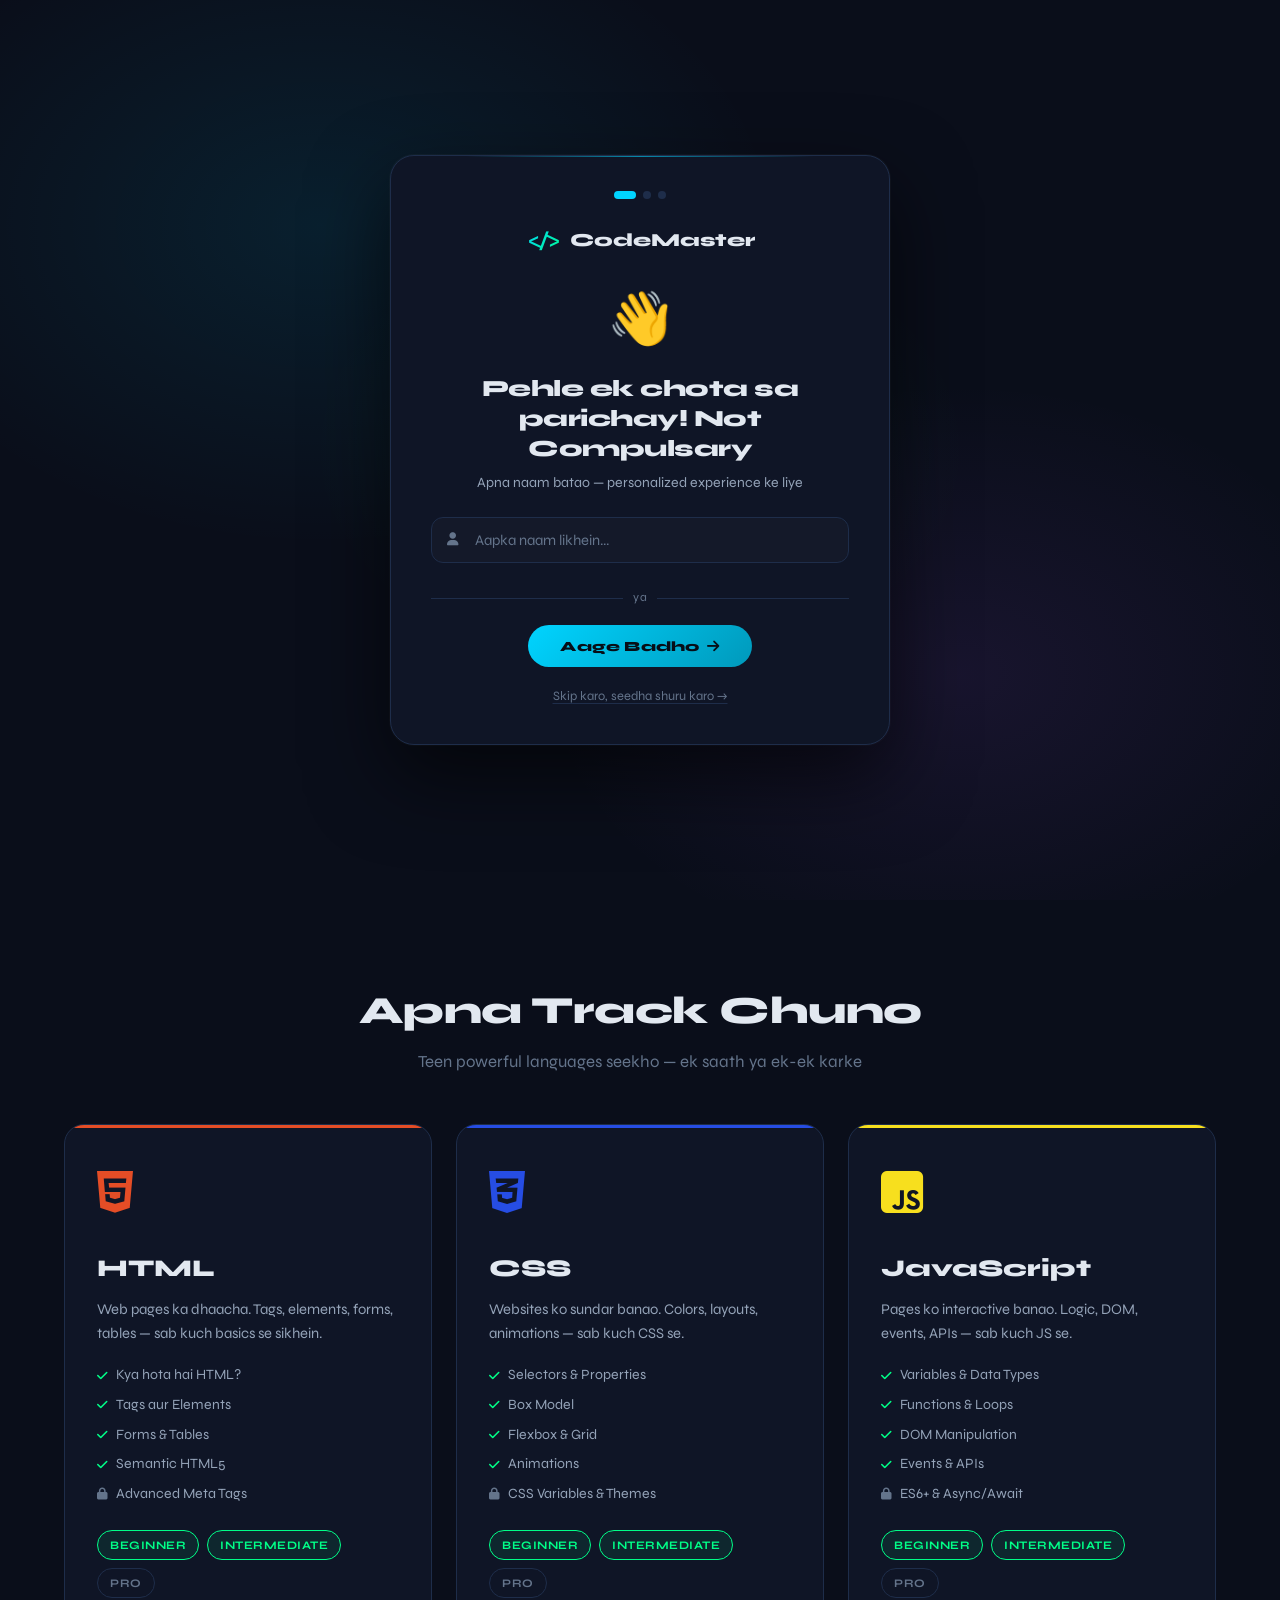
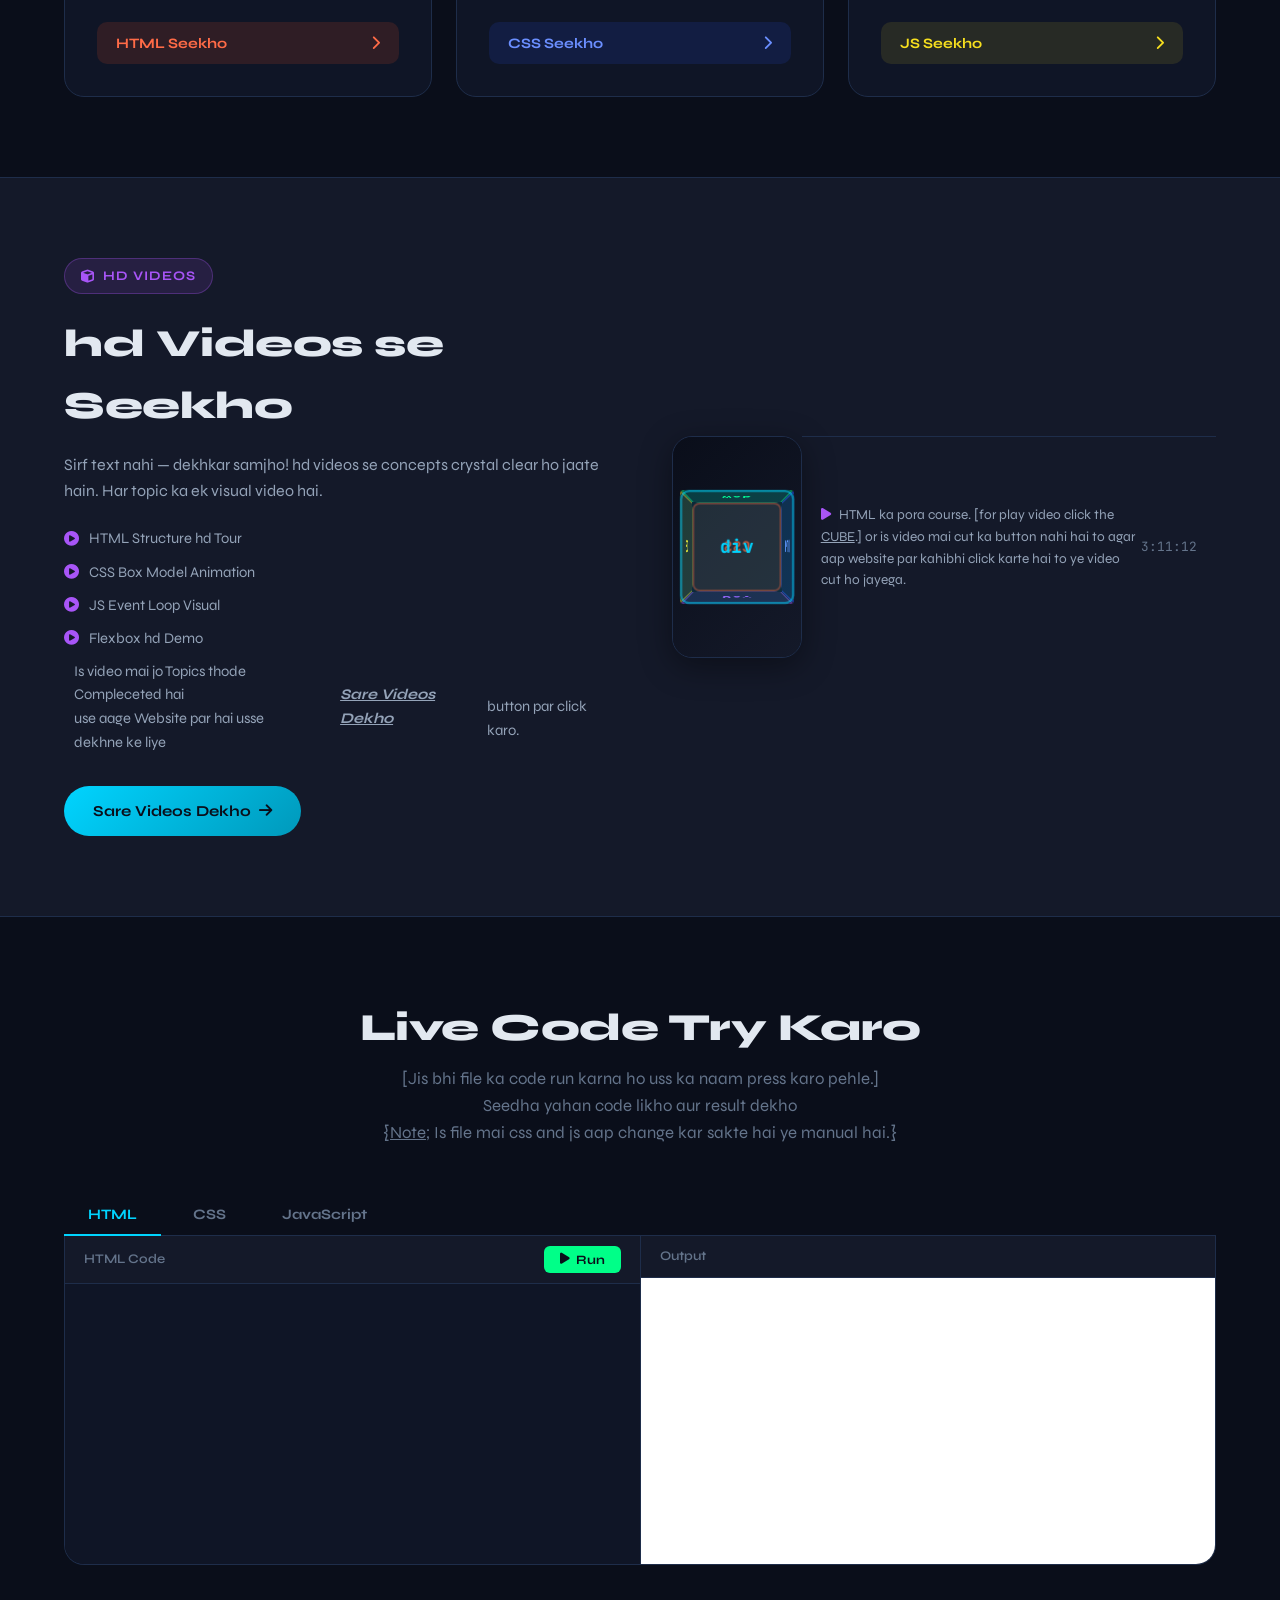
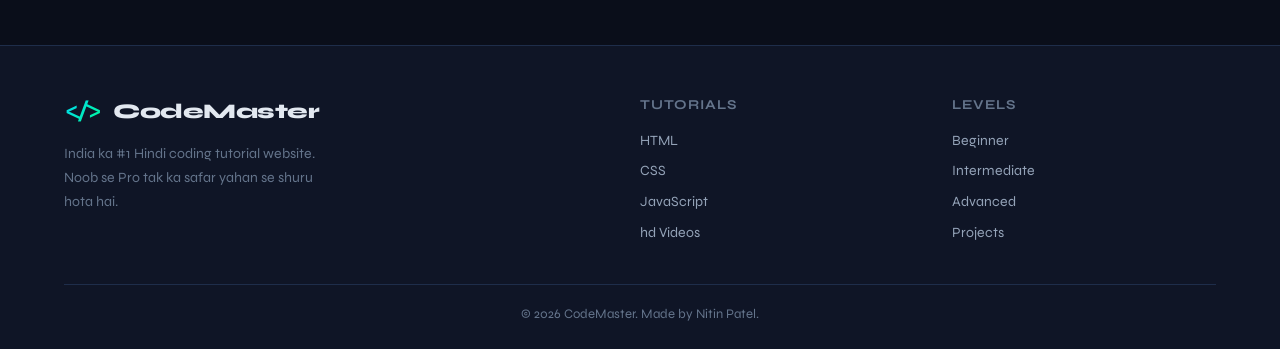
==== index.html @ d727ca54 "Add files via upload" ====
<!DOCTYPE html>
<html lang="hi">
<head>
  <meta charset="UTF-8" />
  <meta name="viewport" content="width=device-width, initial-scale=1.0" />
  <title>CodeMaster - Learn HTML CSS JS</title>
  <link rel="stylesheet" href="style.css" />
  <link href="https://fonts.googleapis.com/css2?family=JetBrains+Mono:wght@400;700&family=Syne:wght@400;600;800&display=swap" rel="stylesheet" />
  <link rel="stylesheet" href="https://cdnjs.cloudflare.com/ajax/libs/font-awesome/6.5.0/css/all.min.css" />
  <link rel="icon" type="image/png" href="code master.png">
  <!-- ✅ Google Identity Services — Apna Client ID script.js mein daalo -->
  <script src="https://accounts.google.com/gsi/client" async></script>
</head>
<body>

<!-- ============================================
     ONBOARDING OVERLAY — Pehla screen
     ============================================ -->
<div id="obOverlay" class="ob-overlay" style="display:none;">
  <div class="ob-bg-glow"></div>
  <div class="ob-container">

    <!-- Progress dots -->
    <div class="ob-dots" id="obDots">
      <span class="ob-dot active"></span>
      <span class="ob-dot"></span>
      <span class="ob-dot"></span>
    </div>

    <!-- ── STEP 1 : Naam / Gmail ── -->
    <div class="ob-step active" id="obStep1">
      <div class="ob-logo-wrap">
        <span class="ob-logo-icon">&lt;/&gt;</span>
        <span class="ob-logo-txt">CodeMaster</span>
      </div>
      <div class="ob-step-emoji">👋</div>
      <h2 class="ob-step-title">Pehle ek chota sa parichay! Not Compulsary</h2>
      <p class="ob-step-desc">Apna naam batao — personalized experience ke liye</p>

      <div class="ob-name-wrap">
        <i class="fas fa-user ob-input-icon"></i>
        <input type="text" id="obNameInput" class="ob-name-input"
               placeholder="Aapka naam likhein..." maxlength="30" />
      </div>

      <div class="ob-divider"><span>ya</span></div>

      <!-- <button class="ob-google-btn" id="obGoogleBtn">
        <svg width="18" height="18" viewBox="0 0 18 18" fill="none" xmlns="http://www.w3.org/2000/svg">
          <path d="M17.64 9.2c0-.637-.057-1.251-.164-1.84H9v3.481h4.844c-.209 1.125-.843 2.078-1.796 2.716v2.259h2.908c1.702-1.567 2.684-3.875 2.684-6.615z" fill="#4285F4"/>
          <path d="M9 18c2.43 0 4.467-.806 5.956-2.18l-2.908-2.259c-.806.54-1.837.86-3.048.86-2.344 0-4.328-1.584-5.036-3.711H.957v2.332C2.438 15.983 5.482 18 9 18z" fill="#34A853"/>
          <path d="M3.964 10.71c-.18-.54-.282-1.117-.282-1.71s.102-1.17.282-1.71V4.958H.957C.347 6.173 0 7.548 0 9s.348 2.827.957 4.042l3.007-2.332z" fill="#FBBC05"/>
          <path d="M9 3.58c1.321 0 2.508.454 3.44 1.345l2.582-2.58C13.463.891 11.426 0 9 0 5.482 0 2.438 2.017.957 4.958L3.964 6.29C4.672 4.163 6.656 3.58 9 3.58z" fill="#EA4335"/>
        </svg>
        Gmail se Continue karo
      </button> -->

      <button class="ob-main-btn" onclick="obGoStep2()">
        Aage Badho <i class="fas fa-arrow-right"></i>
      </button>

      <button class="ob-skip-btn" onclick="obSkipAll()">
        Skip karo, seedha shuru karo →
      </button>
    </div>

    <!-- ── STEP 2 : Kyu seekhna hai? ── -->
    <div class="ob-step" id="obStep2">
      <div class="ob-step-num">Sawaal 1 / 2</div>
      <div class="ob-step-emoji">🎯</div>
      <h2 class="ob-step-title">Web development kyu sikhna chahte hain?</h2>
      <p class="ob-step-desc">Ek ya zyada options choose karo</p>

      <div class="ob-options-grid" id="obWhyOptions">
        <div class="ob-option" data-group="why" onclick="selectObOption(this)">
          <span class="ob-opt-icon">💼</span>
          <span>Naukri / Career ke liye</span>
        </div>
        <div class="ob-option" data-group="why" onclick="selectObOption(this)">
          <span class="ob-opt-icon">🎓</span>
          <span>Student hoon, seekhna hai</span>
        </div>
        <div class="ob-option" data-group="why" onclick="selectObOption(this)">
          <span class="ob-opt-icon">🎨</span>
          <span>Hobby / Interest ke liye</span>
        </div>
        <div class="ob-option" data-group="why" onclick="selectObOption(this)">
          <span class="ob-opt-icon">💰</span>
          <span>Freelancing karni hai</span>
        </div>
        <div class="ob-option" data-group="why" onclick="selectObOption(this)">
          <span class="ob-opt-icon">🚀</span>
          <span>Apna Project / Startup</span>
        </div>
        <div class="ob-option" data-group="why" onclick="selectObOption(this)">
          <span class="ob-opt-icon">🤔</span>
          <span>Bas explore kar raha hoon</span>
        </div>
      </div>

      <div class="ob-nav-btns">
        <button class="ob-back-btn" onclick="obGoStep1(true)">
          <i class="fas fa-arrow-left"></i> Wapas
        </button>
        <button class="ob-main-btn" onclick="obGoStep3()">
          Aage <i class="fas fa-arrow-right"></i>
        </button>
      </div>
    </div>

    <!-- ── STEP 3 : PC / Laptop? ── -->
    <div class="ob-step" id="obStep3">
      <div class="ob-step-num">Sawaal 2 / 2</div>
      <div class="ob-step-emoji">💻</div>
      <h2 class="ob-step-title">Kya aapke paas PC ya Laptop available hai?</h2>
      <p class="ob-step-desc">Isse hum aapko sahi guidance de sakte hain</p>

      <div class="ob-options-grid" id="obPcOptions">
        <div class="ob-option" data-group="pc" onclick="selectObOption(this)">
          <span class="ob-opt-icon">🖥️</span>
          <span>Haan, PC hai</span>
        </div>
        <div class="ob-option" data-group="pc" onclick="selectObOption(this)">
          <span class="ob-opt-icon">💻</span>
          <span>Haan, Laptop hai</span>
        </div>
        <div class="ob-option" data-group="pc" onclick="selectObOption(this)">
          <span class="ob-opt-icon">🖥️💻</span>
          <span>Dono hain!</span>
        </div>
        <div class="ob-option" data-group="pc" onclick="selectObOption(this)">
          <span class="ob-opt-icon">📱</span>
          <span>Abhi sirf Mobile hai</span>
        </div>
      </div>

      <div class="ob-nav-btns">
        <button class="ob-back-btn" onclick="obGoStep2(true)">
          <i class="fas fa-arrow-left"></i> Wapas
        </button>
        <button class="ob-main-btn ob-finish-btn" onclick="obFinish()">
          Shuru Karo! 🚀
        </button>
      </div>
    </div>

    <!-- ── WELCOME ── -->
    <div class="ob-step" id="obWelcome">
      <div class="ob-confetti-wrap" id="obConfettiWrap"></div>
      <div class="ob-welcome-emoji" id="obWelcomeEmoji">🎉</div>
      <h2 class="ob-welcome-title">
        Welcome,&nbsp;<span id="obWelcomeName" class="ob-name-highlight">Friend</span>!
      </h2>
      <p class="ob-welcome-msg" id="obWelcomeMsg">Aapka coding journey ab shuru hota hai!</p>
      <div class="ob-welcome-tags" id="obWelcomeTags"></div>
      <div class="ob-loader-bar">
        <div class="ob-loader-fill" id="obLoaderFill"></div>
      </div>
      <p class="ob-loader-txt">Ready ho rahe hain...</p>
      <button class="ob-main-btn ob-launch-btn" onclick="obClose()">
        Chalte Hain! <i class="fas fa-rocket"></i>
      </button>
    </div>

  </div><!-- /ob-container -->
</div><!-- /obOverlay -->


<!-- TOP NAV -->
<nav class="topnav">
  <div class="nav-brand">
    <span class="logo-icon"></span>
    <span class="logo-text">&lt;/&gt;CodeMaster</span>
  </div>
  <ul class="nav-links">
    <li><a href="index.html" class="active">Home</a></li>
    <li><a href="html-tutorial.html">HTML</a></li>
    <li><a href="css-tutorial.html">CSS</a></li>
    <li><a href="js-tutorial.html">JavaScript</a></li>
    <li><a href="videos.html" class="nav-video-btn"><i class="fas fa-play-circle"></i> hd Videos</a></li>
    <li><a href="code-master-ai.html">🤖 Code Master AI</a></li>
  </ul>

  <!-- ✅ THEME TOGGLE BUTTON -->
  <button class="theme-toggle" id="themeToggle" onclick="toggleTheme()" title="Theme badlo">
    <i class="fas fa-moon" id="themeIcon"></i>
    <span id="themeLabel">Night</span>
  </button>

  <button class="hamburger" id="hamburger"><i class="fas fa-bars"></i></button>
</nav>

<!-- MOBILE MENU -->
<div class="mobile-menu" id="mobileMenu">
  <a href="index.html">Home</a>
  <a href="html-tutorial.html">HTML</a>
  <a href="css-tutorial.html">CSS</a>
  <a href="js-tutorial.html">JavaScript</a>
  <a href="videos.html">hd Videos</a>
  <a href="code-master-ai.html">🤖 Code Master AI</a>
</div>

<!-- HERO SECTION -->
<section class="hero">
  <div class="hero-bg">
    <div class="floating-code" id="floatingCode"></div>
  </div>
  <div class="hero-content">
    <div class="hero-badge">🚀 Noob se Pro tak</div>
    <h1 class="hero-title">
      Web Development<br/>
      <span class="gradient-text">Seekho Aasaan Tarike Se</span>
    </h1>
    <p class="hero-sub">HTML, CSS, aur JavaScript — bilkul basics se lekar advanced tak. Interactive examples, hd Videos, aur hands-on coding ke saath.</p>
    <div class="hero-btns">
      <a href="html-tutorial.html" class="btn-primary">Shuru Karo <i class="fas fa-arrow-right"></i></a>
      <a href="videos.html" class="btn-ghost"><i class="fas fa-play"></i> hd Videos Dekho</a>
    </div>
    <div class="hero-stats">
      <div class="stat"><span>50+</span><small>Topics</small></div>
      <div class="stat"><span>100+</span><small>Examples</small></div>
      <div class="stat"><span>hd</span><small>Videos</small></div>
    </div>
  </div>
  <div class="hero-visual">
    <div class="code-window">
      <div class="code-titlebar">
        <span class="dot red"></span><span class="dot yellow"></span><span class="dot green"></span>
        <span class="file-name">index.html</span>
      </div>
      <div class="code-body" id="typingCode"></div>
    </div>
  </div>
</section>

<!-- TRACK CARDS -->
<section class="tracks" id="tracks">
  <div class="section-header">
    <h2>Apna Track Chuno</h2>
    <p>Teen powerful languages seekho — ek saath ya ek-ek karke</p>
  </div>
  <div class="track-grid">

    <div class="track-card html-card" onclick="location.href='html-tutorial.html'">
      <div class="track-icon">
        <i class="fab fa-html5"></i>
      </div>
      <h3>HTML</h3>
      <p>Web pages ka dhaacha. Tags, elements, forms, tables — sab kuch basics se sikhein.</p>
      <ul class="track-topics">
        <li><i class="fas fa-check"></i> Kya hota hai HTML?</li>
        <li><i class="fas fa-check"></i> Tags aur Elements</li>
        <li><i class="fas fa-check"></i> Forms & Tables</li>
        <li><i class="fas fa-check"></i> Semantic HTML5</li>
        <li><i class="fas fa-lock"></i> Advanced Meta Tags</li>
      </ul>
      <div class="track-level">
        <span class="lvl active">Beginner</span>
        <span class="lvl active">Intermediate</span>
        <span class="lvl">Pro</span>
      </div>
      <button class="track-btn html-btn">HTML Seekho <i class="fas fa-chevron-right"></i></button>
    </div>

    <div class="track-card css-card" onclick="location.href='css-tutorial.html'">
      <div class="track-icon">
        <i class="fab fa-css3-alt"></i>
      </div>
      <h3>CSS</h3>
      <p>Websites ko sundar banao. Colors, layouts, animations — sab kuch CSS se.</p>
      <ul class="track-topics">
        <li><i class="fas fa-check"></i> Selectors & Properties</li>
        <li><i class="fas fa-check"></i> Box Model</li>
        <li><i class="fas fa-check"></i> Flexbox & Grid</li>
        <li><i class="fas fa-check"></i> Animations</li>
        <li><i class="fas fa-lock"></i> CSS Variables & Themes</li>
      </ul>
      <div class="track-level">
        <span class="lvl active">Beginner</span>
        <span class="lvl active">Intermediate</span>
        <span class="lvl">Pro</span>
      </div>
      <button class="track-btn css-btn">CSS Seekho <i class="fas fa-chevron-right"></i></button>
    </div>

    <div class="track-card js-card" onclick="location.href='js-tutorial.html'">
      <div class="track-icon">
        <i class="fab fa-js-square"></i>
      </div>
      <h3>JavaScript</h3>
      <p>Pages ko interactive banao. Logic, DOM, events, APIs — sab kuch JS se.</p>
      <ul class="track-topics">
        <li><i class="fas fa-check"></i> Variables & Data Types</li>
        <li><i class="fas fa-check"></i> Functions & Loops</li>
        <li><i class="fas fa-check"></i> DOM Manipulation</li>
        <li><i class="fas fa-check"></i> Events & APIs</li>
        <li><i class="fas fa-lock"></i> ES6+ & Async/Await</li>
      </ul>
      <div class="track-level">
        <span class="lvl active">Beginner</span>
        <span class="lvl active">Intermediate</span>
        <span class="lvl">Pro</span>
      </div>
      <button class="track-btn js-btn">JS Seekho <i class="fas fa-chevron-right"></i></button>
    </div>

  </div>
</section>

<!-- hd VIDEO PROMO -->
<section class="video-promo">
  <div class="vp-left">
    <div class="vp-badge"><i class="fas fa-cube"></i> hd Videos</div>
    <h2>hd Videos se Seekho</h2>
    <p>Sirf text nahi — dekhkar samjho! hd videos se concepts crystal clear ho jaate hain. Har topic ka ek visual video hai.</p>
    <ul class="vp-list">
      <li><i class="fas fa-play-circle"></i> HTML Structure hd Tour</li>
      <li><i class="fas fa-play-circle"></i> CSS Box Model Animation</li>
      <li><i class="fas fa-play-circle"></i> JS Event Loop Visual</li>
      <li><i class="fas fa-play-circle"></i> Flexbox hd Demo</li>
    <li><i></i> Is video mai jo Topics thode Compleceted hai <br> use aage Website par hai usse <br>dekhne ke liye <br> <u><i><b>Sare Videos Dekho</b></i></u> <br> button par click karo. </li>
    </ul>
    
    <a href="videos.html" class="btn-primary">Sare Videos Dekho <i class="fas fa-arrow-right"></i></a>
  </div>
  <div class="vp-right">
    <div class="video-card-hd">
      <div class="vchd-screen">
       <div class="cube-anim" onclick="openVideo('Intro')">
  <div class="cube">
    <div class="face front"><span>div</span></div>
    <div class="face back"><span>CSS</span></div>
    <div class="face left"><span>JS</span></div>
    <div class="face right"><span>HTML</span></div>
    <div class="face top"><span>Web</span></div>
    <div class="face bottom"><span>Dev</span></div>
  </div>

  <!-- ✅ Hover overlay -->
  <div class="cube-hover-overlay">
    <div class="cube-play-btn">
      <i class="fas fa-play"></i>
    </div>
    <span class="cube-play-txt">Play Karo</span>
  </div>

</div>
        </div>
      </div>
      <div class="vchd-info">
        <span><i class="fas fa-play"></i>HTML ka pora course. [for play video click the <u>CUBE</u>.] or is video mai cut ka button nahi hai to agar aap website par kahibhi click karte hai to ye video cut ho jayega.</span>
        <span class="vchd-dur">3:11:12</span>
      </div>
    </div>
  </div>
</section>

<!-- QUICK EXAMPLES -->
<section class="quick-ex">
  <div class="section-header">
    <h2>Live Code Try Karo</h2>
    <p>[Jis bhi file ka code run karna ho uss ka naam press karo pehle.]</p>
    <p>Seedha yahan code likho aur result dekho</p>
    <p>{<u>Note</u>; Is file mai css and js aap change kar sakte hai ye manual hai.}</p>
  </div>
  <div class="ex-tabs">
    <button class="ex-tab active" onclick="showEx('html')">HTML</button>
    <button class="ex-tab" onclick="showEx('css')">CSS</button>
    <button class="ex-tab" onclick="showEx('js')">JavaScript</button>
  </div>
  <div class="ex-container">
    <div class="ex-editor">
      <div class="editor-bar">
        <span id="exLabel">HTML Code</span>
        <button onclick="runCode()" class="run-btn"><i class="fas fa-play"></i> Run</button>
      </div>
      <textarea id="codeInput" spellcheck="false"></textarea>
    </div>
    <div class="ex-output">
      <div class="editor-bar"><span>Output</span></div>
      <iframe id="outputFrame"></iframe>
    </div>
  </div>
</section>
<!-- VIDEO MODAL -->
<div id="videoModal" class="video-modal" style="display:none;">
  <div class="vm-overlay" onclick="closeVideo()"></div>
  <div class="vm-box">
    <button class="vm-close" onclick="closeVideo()"><i class="fas fa-times"></i></button>
    <div class="vm-header">
      <span class="vm-tag tag-html">HTML</span>
      <h3 class="vm-title">Web Development Full Course — Hindi</h3>
      <div class="vm-meta">
        <span><i class="fas fa-clock"></i> 11:30:00</span>
        <span><i class="fas fa-signal"></i> Beginner → Advanced</span>
        <span><i class="fas fa-eye"></i> 2.1M views</span>
      </div>
    </div>
    <div class="vm-iframe-wrap">
      <iframe id="modalIframe" src="" frameborder="0"
        allow="accelerometer; autoplay; clipboard-write; encrypted-media; gyroscope; picture-in-picture"
        allowfullscreen></iframe>
    </div>
    <p class="vm-desc">HTML, CSS aur JavaScript — ek hi video mein complete web development course. Code With Harry ke saath step-by-step seekho.</p>
    <p>All the video codes shown in this website are with Harry Key so that users can understand it better and this website is made only for education purpose, it does not support any YouTube channel.</p>
  </div>
</div>

<!-- FOOTER -->
<footer class="footer">
  <div class="footer-grid">
    <div class="footer-brand">
      <div class="nav-brand"><span class="logo-icon">&lt;/&gt;</span><span class="logo-text">CodeMaster</span></div>
      <p>India ka #1 Hindi coding tutorial website. Noob se Pro tak ka safar yahan se shuru hota hai.</p>
    </div>
    <div class="footer-links">
      <h4>Tutorials</h4>
      <a href="html-tutorial.html">HTML</a>
      <a href="css-tutorial.html">CSS</a>
      <a href="js-tutorial.html">JavaScript</a>
      <a href="videos.html">hd Videos</a>
    </div>
    <div class="footer-links">
      <h4>Levels</h4>
      <a href="#">Beginner</a>
      <a href="#">Intermediate</a>
      <a href="#">Advanced</a>
      <a href="#">Projects</a>
    </div>
  </div>
  <div class="footer-bottom">
    <p>© 2026 CodeMaster. Made by Nitin Patel.</p>
  </div>
</footer>


<script src="script.js" defer></script>

<!-- Code Master AI chat bubble -->
<link rel="stylesheet" href="assets/css/code-master-ai.css">
<script src="assets/js/code-master-ai.js"></script>
<script>initCodeMasterAI("bubble");</script>
</body>
</html>
---- style.css ----
/* ============================================
   CodeMaster - Global Styles
   Dark IDE Theme + Neon Accents
   ============================================ */

:root {
  --bg-dark: #0a0e1a;
  --bg-card: #0f1526;
  --bg-surface: #141929;
  --border: #1e2d4a;
  --html-clr: #e44d26;
  --css-clr: #264de4;
  --js-clr: #f7df1e;
  --accent: #00d4ff;
  --accent2: #00ff88;
  --purple: #a855f7;
  --text: #e2e8f0;
  --text-muted: #64748b;
  --text-dim: #94a3b8;
  --font-code: 'JetBrains Mono', monospace;
  --font-ui: 'Syne', sans-serif;
  --radius: 12px;
  --radius-lg: 20px;
  --shadow: 0 8px 32px rgba(0,0,0,0.4);
  --glow-accent: 0 0 20px rgba(0,212,255,0.3);
  --glow-green: 0 0 20px rgba(0,255,136,0.3);
}

*, *::before, *::after { box-sizing: border-box; margin: 0; padding: 0; }

html { scroll-behavior: smooth; }

body {
  background: var(--bg-dark);
  color: var(--text);
  font-family: var(--font-ui);
  line-height: 1.6;
  overflow-x: hidden;
}

/* ===== SCROLLBAR ===== */
::-webkit-scrollbar { width: 6px; }
::-webkit-scrollbar-track { background: var(--bg-dark); }
::-webkit-scrollbar-thumb { background: var(--border); border-radius: 3px; }
::-webkit-scrollbar-thumb:hover { background: var(--accent); }

/* ===== TOP NAV ===== */
.topnav {
  position: fixed; top: 0; left: 0; right: 0; z-index: 1000;
  display: flex; align-items: center; justify-content: space-between;
  padding: 0 2rem;
  height: 64px;
  background: rgba(10, 14, 26, 0.92);
  backdrop-filter: blur(16px);
  border-bottom: 1px solid var(--border);
}

.nav-brand {
  display: flex; align-items: center; gap: 10px;
  text-decoration: none; color: inherit;
}

.logo-icon {
  font-family: var(--font-code);
  font-size: 1.4rem;
  font-weight: 700;
  background: linear-gradient(135deg, var(--accent), var(--accent2));
  -webkit-background-clip: text;
  -webkit-text-fill-color: transparent;
  background-clip: text;
}

.logo-text {
  font-size: 1.3rem;
  font-weight: 800;
  color: var(--text);
  letter-spacing: -0.5px;
}

.nav-links {
  display: flex; align-items: center; gap: 0.25rem;
  list-style: none;
}

.nav-links a {
  text-decoration: none;
  color: var(--text-dim);
  font-size: 0.92rem;
  font-weight: 600;
  padding: 0.45rem 1rem;
  border-radius: 8px;
  transition: all 0.2s;
}

.nav-links a:hover, .nav-links a.active {
  color: var(--text);
  background: var(--border);
}

.nav-video-btn {
  background: linear-gradient(135deg, #7c3aed, #a855f7) !important;
  color: white !important;
  padding: 0.45rem 1.1rem !important;
}

.hamburger {
  display: none;
  background: none; border: none;
  color: var(--text); font-size: 1.3rem; cursor: pointer;
}

.mobile-menu {
  display: none;
  flex-direction: column;
  position: fixed; top: 64px; left: 0; right: 0; z-index: 999;
  background: var(--bg-card);
  border-bottom: 1px solid var(--border);
  padding: 1rem;
  gap: 0.5rem;
}

.mobile-menu a {
  color: var(--text-dim); text-decoration: none;
  padding: 0.7rem 1rem; border-radius: 8px;
  font-weight: 600;
  transition: all 0.2s;
}

.mobile-menu a:hover { background: var(--border); color: var(--text); }
.mobile-menu.open { display: flex; }

/* ===== HERO ===== */
.hero {
  min-height: 100vh;
  display: flex; align-items: center; justify-content: space-between;
  padding: 100px 4rem 4rem;
  position: relative;
  gap: 3rem;
  overflow: hidden;
}

.hero-bg {
  position: absolute; inset: 0;
  background:
    radial-gradient(ellipse 60% 50% at 20% 50%, rgba(0,212,255,0.06) 0%, transparent 70%),
    radial-gradient(ellipse 50% 60% at 80% 30%, rgba(168,85,247,0.07) 0%, transparent 70%),
    radial-gradient(ellipse 40% 50% at 60% 80%, rgba(0,255,136,0.04) 0%, transparent 70%);
  z-index: 0;
}

.floating-code {
  position: absolute; inset: 0;
  overflow: hidden;
  opacity: 0.07;
  font-family: var(--font-code);
  font-size: 0.75rem;
  color: var(--accent);
  line-height: 1.8;
  padding: 2rem;
  pointer-events: none;
  white-space: pre;
}

.hero-content { position: relative; z-index: 1; flex: 1; max-width: 580px; }

.hero-badge {
  display: inline-block;
  background: rgba(0,212,255,0.1);
  border: 1px solid rgba(0,212,255,0.3);
  color: var(--accent);
  padding: 0.4rem 1rem;
  border-radius: 999px;
  font-size: 0.85rem;
  font-weight: 600;
  margin-bottom: 1.5rem;
  animation: fadeUp 0.6s ease both;
}

.hero-title {
  font-size: clamp(2rem, 4vw, 3.5rem);
  font-weight: 800;
  line-height: 1.15;
  letter-spacing: -1px;
  margin-bottom: 1.2rem;
  animation: fadeUp 0.6s 0.1s ease both;
}

.gradient-text {
  background: linear-gradient(135deg, var(--accent), var(--accent2), var(--purple));
  -webkit-background-clip: text;
  -webkit-text-fill-color: transparent;
  background-clip: text;
}

.hero-sub {
  color: var(--text-dim);
  font-size: 1.05rem;
  margin-bottom: 2rem;
  animation: fadeUp 0.6s 0.2s ease both;
}

.hero-btns {
  display: flex; gap: 1rem; flex-wrap: wrap;
  margin-bottom: 2.5rem;
  animation: fadeUp 0.6s 0.3s ease both;
}

.btn-primary {
  display: inline-flex; align-items: center; gap: 8px;
  background: linear-gradient(135deg, var(--accent), #0099bb);
  color: #0a0e1a;
  font-weight: 700;
  font-family: var(--font-ui);
  padding: 0.8rem 1.8rem;
  border-radius: 999px;
  text-decoration: none;
  font-size: 0.95rem;
  transition: all 0.3s;
  border: none; cursor: pointer;
}

.btn-primary:hover {
  transform: translateY(-2px);
  box-shadow: var(--glow-accent);
}

.btn-ghost {
  display: inline-flex; align-items: center; gap: 8px;
  background: transparent;
  color: var(--text-dim);
  font-weight: 600;
  font-family: var(--font-ui);
  padding: 0.8rem 1.8rem;
  border-radius: 999px;
  text-decoration: none;
  font-size: 0.95rem;
  border: 1px solid var(--border);
  transition: all 0.3s;
}

.btn-ghost:hover {
  color: var(--text);
  border-color: var(--accent);
  background: rgba(0,212,255,0.06);
}

.hero-stats {
  display: flex; gap: 2rem;
  animation: fadeUp 0.6s 0.4s ease both;
}

.stat {
  display: flex; flex-direction: column; align-items: center;
}

.stat span {
  font-size: 1.8rem;
  font-weight: 800;
  background: linear-gradient(135deg, var(--accent), var(--accent2));
  -webkit-background-clip: text;
  -webkit-text-fill-color: transparent;
  background-clip: text;
}

.stat small { color: var(--text-muted); font-size: 0.8rem; }

/* ===== CODE WINDOW ===== */
.hero-visual {
  position: relative; z-index: 1; flex: 1; max-width: 520px;
  animation: fadeUp 0.6s 0.3s ease both;
}

.code-window {
  background: var(--bg-card);
  border: 1px solid var(--border);
  border-radius: var(--radius-lg);
  overflow: hidden;
  box-shadow: var(--shadow), 0 0 40px rgba(0,212,255,0.08);
}

.code-titlebar {
  display: flex; align-items: center; gap: 8px;
  padding: 0.75rem 1.25rem;
  background: rgba(255,255,255,0.03);
  border-bottom: 1px solid var(--border);
}

.dot {
  width: 12px; height: 12px; border-radius: 50%;
}
.dot.red { background: #ff5f56; }
.dot.yellow { background: #ffbd2e; }
.dot.green { background: #27c93f; }

.file-name {
  font-family: var(--font-code);
  font-size: 0.8rem;
  color: var(--text-muted);
  margin-left: 0.5rem;
}

.code-body {
  padding: 1.5rem;
  font-family: var(--font-code);
  font-size: 0.85rem;
  line-height: 1.7;
  min-height: 280px;
  white-space: pre;
}

.code-body .tag { color: #e06c75; }
.code-body .attr { color: #d19a66; }
.code-body .val { color: #98c379; }
.code-body .comment { color: var(--text-muted); }
.code-body .txt { color: var(--text-dim); }
.code-body .cursor {
  display: inline-block;
  width: 2px; height: 1.1em;
  background: var(--accent);
  animation: blink 1s steps(1) infinite;
  vertical-align: text-bottom;
}

@keyframes blink { 0%,100%{opacity:1} 50%{opacity:0} }

/* ===== TRACKS ===== */
.tracks {
  padding: 5rem 4rem;
  position: relative;
}

.section-header {
  text-align: center;
  margin-bottom: 3rem;
}

.section-header h2 {
  font-size: clamp(1.8rem, 3vw, 2.5rem);
  font-weight: 800;
  margin-bottom: 0.5rem;
  letter-spacing: -0.5px;
}

.section-header p { color: var(--text-muted); font-size: 1.05rem; }

.track-grid {
  display: grid;
  grid-template-columns: repeat(auto-fit, minmax(300px, 1fr));
  gap: 1.5rem;
}

.track-card {
  background: var(--bg-card);
  border: 1px solid var(--border);
  border-radius: var(--radius-lg);
  padding: 2rem;
  cursor: pointer;
  transition: all 0.3s;
  position: relative;
  overflow: hidden;
}

.track-card::before {
  content: '';
  position: absolute; top: 0; left: 0; right: 0;
  height: 3px;
}

.html-card::before { background: var(--html-clr); }
.css-card::before { background: var(--css-clr); }
.js-card::before { background: var(--js-clr); }

.track-card:hover {
  transform: translateY(-6px);
  border-color: var(--accent);
  box-shadow: var(--shadow);
}

.track-icon {
  font-size: 3rem;
  margin-bottom: 1rem;
}

.html-card .track-icon { color: var(--html-clr); }
.css-card .track-icon { color: var(--css-clr); }
.js-card .track-icon { color: var(--js-clr); }

.track-card h3 {
  font-size: 1.5rem;
  font-weight: 800;
  margin-bottom: 0.6rem;
}

.track-card > p { color: var(--text-dim); font-size: 0.92rem; margin-bottom: 1.2rem; }

.track-topics {
  list-style: none;
  display: flex; flex-direction: column; gap: 0.45rem;
  margin-bottom: 1.5rem;
}

.track-topics li {
  font-size: 0.88rem;
  color: var(--text-dim);
  display: flex; align-items: center; gap: 8px;
}

.track-topics li .fa-check { color: var(--accent2); font-size: 0.75rem; }
.track-topics li .fa-lock { color: var(--text-muted); font-size: 0.75rem; }

.track-level {
  display: flex; gap: 0.5rem; margin-bottom: 1.5rem; flex-wrap: wrap;
}

.lvl {
  font-size: 0.72rem;
  font-weight: 700;
  padding: 0.3rem 0.75rem;
  border-radius: 999px;
  border: 1px solid var(--border);
  color: var(--text-muted);
  text-transform: uppercase;
  letter-spacing: 0.5px;
}

.lvl.active {
  border-color: var(--accent2);
  color: var(--accent2);
  background: rgba(0,255,136,0.08);
}

.track-btn {
  width: 100%;
  display: flex; align-items: center; justify-content: space-between;
  padding: 0.8rem 1.2rem;
  border-radius: 10px;
  border: none; cursor: pointer;
  font-family: var(--font-ui);
  font-weight: 700; font-size: 0.9rem;
  transition: all 0.2s;
}

.html-btn { background: rgba(228,77,38,0.15); color: #ff6b47; }
.css-btn { background: rgba(38,77,228,0.15); color: #6b8fff; }
.js-btn { background: rgba(247,223,30,0.1); color: #f7df1e; }

.track-btn:hover { filter: brightness(1.2); transform: translateX(4px); }

/* ===== VIDEO PROMO ===== */
.video-promo {
  display: flex; align-items: center; gap: 4rem;
  padding: 5rem 4rem;
  background: var(--bg-surface);
  border-top: 1px solid var(--border);
  border-bottom: 1px solid var(--border);
}

.vp-left { flex: 1; }

.vp-badge {
  display: inline-flex; align-items: center; gap: 8px;
  background: rgba(168,85,247,0.12);
  border: 1px solid rgba(168,85,247,0.3);
  color: var(--purple);
  padding: 0.4rem 1rem;
  border-radius: 999px;
  font-size: 0.82rem;
  font-weight: 700;
  margin-bottom: 1.2rem;
  text-transform: uppercase;
  letter-spacing: 1px;
}

.vp-left h2 {
  font-size: 2.4rem;
  font-weight: 800;
  margin-bottom: 1rem;
  letter-spacing: -0.5px;
}

.vp-left p { color: var(--text-dim); font-size: 1rem; margin-bottom: 1.5rem; }

.vp-list {
  list-style: none;
  display: flex; flex-direction: column; gap: 0.6rem;
  margin-bottom: 2rem;
}

.vp-list li {
  color: var(--text-dim);
  font-size: 0.92rem;
  display: flex; align-items: center; gap: 10px;
}

.vp-list .fa-play-circle { color: var(--purple); }

.vp-right { flex: 1; display: flex; justify-content: center; }

/* ===== hd VIDEO CARD ===== */
.video-card-hd {
  width: 360px;
  background: var(--bg-card);
  border: 1px solid var(--border);
  border-radius: var(--radius-lg);
  overflow: hidden;
  box-shadow: var(--shadow);
}

.vchd-screen {
  height: 220px;
  background: linear-gradient(135deg, #0a0e1a, #141929);
  display: flex; align-items: center; justify-content: center;
  perspective: 600px;
  overflow: hidden;
  position: relative;
}

/* hd CUBE */
.cube-anim {
  width: 100px; height: 100px;
  perspective: 400px;
}
.cube {
  transform-style: preserve-3d;
}

.cube {
  width: 100%; height: 100%;
  position: relative;
  transform-style: preserve-hd;
  animation: rotateCube 6s infinite linear;
}

.face {
  position: absolute;
  width: 100px; height: 100px;
  display: flex; align-items: center; justify-content: center;
  font-family: var(--font-code);
  font-weight: 700; font-size: 1rem;
  border: 2px solid;
  border-radius: 8px;
  backface-visibility: visible;
}

.face span { pointer-events: none; }

.front  { transform: translateZ(50px);  background: rgba(0,212,255,0.12); border-color: rgba(0,212,255,0.5); color: var(--accent); }
.back   { transform: rotateY(180deg) translateZ(50px); background: rgba(228,77,38,0.12); border-color: rgba(228,77,38,0.5); color: var(--html-clr); }
.left   { transform: rotateY(-90deg) translateZ(50px); background: rgba(247,223,30,0.1); border-color: rgba(247,223,30,0.4); color: var(--js-clr); }
.right  { transform: rotateY(90deg) translateZ(50px);  background: rgba(38,77,228,0.12); border-color: rgba(38,77,228,0.5); color: #6b8fff; }
.top    { transform: rotateX(90deg) translateZ(50px);  background: rgba(0,255,136,0.1); border-color: rgba(0,255,136,0.4); color: var(--accent2); }
.bottom { transform: rotateX(-90deg) translateZ(50px); background: rgba(168,85,247,0.1); border-color: rgba(168,85,247,0.4); color: var(--purple); }

@keyframes rotateCube {
  from { transform: rotateX(0deg) rotateY(0deg); }
  to   { transform: rotateX(360deg) rotateY(360deg); }
}

.vchd-info {
  display: flex; align-items: center; justify-content: space-between;
  padding: 0.9rem 1.2rem;
  font-size: 0.85rem;
  border-top: 1px solid var(--border);
  color: var(--text-dim);
}

.vchd-info .fa-play { color: var(--purple); margin-right: 8px; }
.vchd-dur {
  font-family: var(--font-code);
  color: var(--text-muted);
  font-size: 0.8rem;
}

/* ===== QUICK EXAMPLES ===== */
.quick-ex {
  padding: 5rem 4rem;
}

.ex-tabs {
  display: flex; gap: 0.5rem;
  margin-bottom: 0;
  border-bottom: 1px solid var(--border);
  padding-bottom: 0;
}

.ex-tab {
  padding: 0.7rem 1.5rem;
  background: none; border: none;
  color: var(--text-muted);
  font-family: var(--font-ui);
  font-size: 0.9rem; font-weight: 700;
  cursor: pointer;
  border-bottom: 2px solid transparent;
  transition: all 0.2s;
  margin-bottom: -1px;
}

.ex-tab:hover { color: var(--text); }
.ex-tab.active { color: var(--accent); border-bottom-color: var(--accent); }

.ex-container {
  display: grid; grid-template-columns: 1fr 1fr;
  border: 1px solid var(--border);
  border-top: none;
  border-radius: 0 0 var(--radius-lg) var(--radius-lg);
  overflow: hidden;
}

.ex-editor, .ex-output {
  display: flex; flex-direction: column;
}

.ex-output { border-left: 1px solid var(--border); }

.editor-bar {
  display: flex; align-items: center; justify-content: space-between;
  padding: 0.6rem 1.2rem;
  background: var(--bg-surface);
  border-bottom: 1px solid var(--border);
  font-size: 0.82rem;
  color: var(--text-muted);
  font-weight: 600;
}

.run-btn {
  background: var(--accent2);
  color: #0a0e1a;
  border: none; cursor: pointer;
  padding: 0.35rem 1rem;
  border-radius: 6px;
  font-family: var(--font-ui);
  font-weight: 700; font-size: 0.8rem;
  display: flex; align-items: center; gap: 6px;
  transition: all 0.2s;
}

.run-btn:hover { filter: brightness(1.15); transform: scale(1.03); }

#codeInput {
  flex: 1; resize: none; border: none; outline: none;
  background: var(--bg-card);
  color: var(--accent2);
  font-family: var(--font-code);
  font-size: 0.85rem;
  padding: 1.2rem;
  min-height: 280px;
  line-height: 1.7;
}

#outputFrame {
  flex: 1; border: none; background: white;
  min-height: 280px;
  
}

/* ===== TUTORIAL PAGE LAYOUT ===== */
.tutorial-wrap {
  display: flex;
  margin-top: 64px;
  min-height: calc(100vh - 64px);
}

.sidebar {
  width: 260px;
  background: var(--bg-card);
  border-right: 1px solid var(--border);
  padding: 1.5rem 0;
  position: fixed; top: 64px; bottom: 0;
  overflow-y: auto;
  z-index: 100;
}

.sidebar-section {
  margin-bottom: 0.5rem;
}

.sidebar-heading {
  font-size: 0.7rem;
  font-weight: 800;
  text-transform: uppercase;
  letter-spacing: 1.5px;
  color: var(--text-muted);
  padding: 0.8rem 1.5rem 0.4rem;
}

.sidebar-link {
  display: block;
  padding: 0.55rem 1.5rem;
  color: var(--text-dim);
  text-decoration: none;
  font-size: 0.88rem;
  font-weight: 500;
  transition: all 0.15s;
  border-left: 3px solid transparent;
}

.sidebar-link:hover {
  background: rgba(255,255,255,0.04);
  color: var(--text);
  border-left-color: var(--accent);
}

.sidebar-link.active {
  background: rgba(0,212,255,0.08);
  color: var(--accent);
  border-left-color: var(--accent);
}

.sidebar-link .badge {
  display: inline-block;
  font-size: 0.65rem;
  padding: 0.1rem 0.5rem;
  border-radius: 999px;
  margin-left: 6px;
  font-weight: 700;
  text-transform: uppercase;
}

.badge-new { background: rgba(0,255,136,0.15); color: var(--accent2); }
.badge-pro { background: rgba(168,85,247,0.15); color: var(--purple); }

.tutorial-main {
  margin-left: 260px;
  flex: 1;
  padding: 2.5rem 3rem;
  max-width: 860px;
}

/* ===== TUTORIAL CONTENT ===== */
.tut-breadcrumb {
  font-size: 0.82rem;
  color: var(--text-muted);
  margin-bottom: 1.5rem;
  display: flex; align-items: center; gap: 6px;
}

.tut-breadcrumb a { color: var(--accent); text-decoration: none; }

.tut-title {
  font-size: 2.2rem;
  font-weight: 800;
  letter-spacing: -0.5px;
  margin-bottom: 0.6rem;
}

.tut-subtitle {
  color: var(--text-dim);
  font-size: 1.05rem;
  margin-bottom: 2rem;
  padding-bottom: 2rem;
  border-bottom: 1px solid var(--border);
}

.tut-section { margin-bottom: 2.5rem; }

.tut-section h2 {
  font-size: 1.4rem;
  font-weight: 700;
  margin-bottom: 1rem;
}

.tut-section h3 {
  font-size: 1.1rem;
  font-weight: 700;
  margin-bottom: 0.7rem;
  color: var(--accent);
}

.tut-section p {
  color: var(--text-dim);
  font-size: 0.97rem;
  line-height: 1.75;
  margin-bottom: 1rem;
}

/* ===== CODE BLOCKS ===== */
.code-block {
  background: #0d1117;
  border: 1px solid var(--border);
  border-radius: var(--radius);
  overflow: hidden;
  margin: 1.2rem 0;
}

.code-block-header {
  display: flex; align-items: center; justify-content: space-between;
  padding: 0.6rem 1rem;
  background: rgba(255,255,255,0.03);
  border-bottom: 1px solid var(--border);
  font-size: 0.78rem;
  font-family: var(--font-code);
  color: var(--text-muted);
}

.copy-btn {
  background: none; border: 1px solid var(--border);
  color: var(--text-muted); cursor: pointer;
  padding: 0.2rem 0.7rem; border-radius: 5px;
  font-size: 0.72rem; font-family: var(--font-ui); font-weight: 600;
  transition: all 0.2s;
}

.copy-btn:hover { border-color: var(--accent); color: var(--accent); }

.code-block pre {
  padding: 1.2rem;
  overflow-x: auto;
  font-family: var(--font-code);
  font-size: 0.85rem;
  line-height: 1.7;
  color: var(--text);
}

/* Syntax colors */
.kw { color: #c678dd; }
.str { color: #98c379; }
.num { color: #d19a66; }
.cmt { color: #5c6370; font-style: italic; }
.tg { color: #e06c75; }
.at { color: #d19a66; }
.vl { color: #98c379; }
.fn { color: #61afef; }
.op { color: #56b6c2; }
.cn { color: var(--text-dim); }

/* ===== TRY IT BOX ===== */
.try-it-box {
  background: var(--bg-surface);
  border: 1px solid var(--border);
  border-radius: var(--radius-lg);
  overflow: hidden;
  margin: 1.5rem 0;
}

.try-it-header {
  display: flex; align-items: center; justify-content: space-between;
  padding: 0.8rem 1.2rem;
  background: rgba(0,255,136,0.06);
  border-bottom: 1px solid var(--border);
}

.try-it-header span {
  font-size: 0.85rem;
  font-weight: 700;
  color: var(--accent2);
  display: flex; align-items: center; gap: 8px;
}

.try-it-run {
  background: var(--accent2); color: #0a0e1a;
  border: none; cursor: pointer;
  padding: 0.4rem 1.1rem; border-radius: 7px;
  font-family: var(--font-ui); font-weight: 700; font-size: 0.82rem;
  display: flex; align-items: center; gap: 6px;
  transition: all 0.2s;
}

.try-it-run:hover { filter: brightness(1.15); }

.try-it-grid {
  display: grid; grid-template-columns: 1fr 1fr;
}

.try-it-code {
  border-right: 1px solid var(--border);
}

.try-it-code textarea {
  width: 100%; resize: none; border: none; outline: none;
  background: var(--bg-card); color: var(--accent2);
  font-family: var(--font-code); font-size: 0.82rem;
  padding: 1rem; min-height: 160px; line-height: 1.6;
}

.try-it-output iframe {
  width: 100%; border: none; height: 160px; background: white;
}

/* ===== VIDEO PAGE ===== */
.videos-hero {
  padding: 120px 4rem 3rem;
  text-align: center;
  background: radial-gradient(ellipse 80% 50% at 50% 0%, rgba(168,85,247,0.08) 0%, transparent 70%);
}

.videos-hero h1 {
  font-size: clamp(2rem, 4vw, 3rem);
  font-weight: 800;
  letter-spacing: -0.5px;
  margin-bottom: 0.8rem;
}

.videos-hero p { color: var(--text-dim); font-size: 1.05rem; }

.video-filter {
  display: flex; align-items: center; justify-content: center;
  gap: 0.75rem; flex-wrap: wrap;
  padding: 2rem 4rem;
}

.filter-btn {
  padding: 0.5rem 1.2rem;
  background: var(--bg-card);
  border: 1px solid var(--border);
  color: var(--text-dim);
  border-radius: 999px;
  font-family: var(--font-ui); font-weight: 600; font-size: 0.88rem;
  cursor: pointer; transition: all 0.2s;
}

.filter-btn.active, .filter-btn:hover {
  border-color: var(--purple);
  color: var(--purple);
  background: rgba(168,85,247,0.08);
}

.videos-grid {
  display: grid;
  grid-template-columns: repeat(auto-fill, minmax(300px, 1fr));
  gap: 1.5rem;
  padding: 0 4rem 5rem;
}

.video-card {
  background: var(--bg-card);
  border: 1px solid var(--border);
  border-radius: var(--radius-lg);
  overflow: hidden;
  cursor: pointer;
  transition: all 0.3s;
}

.video-card:hover {
  transform: translateY(-6px);
  border-color: var(--purple);
  box-shadow: 0 8px 32px rgba(168,85,247,0.15);
}

.video-thumb {
  height: 180px;
  display: flex; align-items: center; justify-content: center;
  position: relative;
  overflow: hidden;
}

.vt-html { background: linear-gradient(135deg, #1a0800, #3d1000); }
.vt-css  { background: linear-gradient(135deg, #000d1a, #001040); }
.vt-js   { background: linear-gradient(135deg, #1a1700, #2d2600); }

.video-thumb .play-overlay {
  position: absolute; inset: 0;
  display: flex; align-items: center; justify-content: center;
  background: rgba(0,0,0,0.3);
  opacity: 0; transition: opacity 0.3s;
}

.video-card:hover .play-overlay { opacity: 1; }

.play-overlay .fa-play-circle { font-size: 3rem; color: white; }

.video-card-body { padding: 1.2rem; }

.video-tag {
  display: inline-block;
  font-size: 0.7rem; font-weight: 700;
  text-transform: uppercase; letter-spacing: 0.8px;
  padding: 0.25rem 0.7rem; border-radius: 999px;
  margin-bottom: 0.6rem;
}

.tag-html { background: rgba(228,77,38,0.15); color: var(--html-clr); }
.tag-css  { background: rgba(38,77,228,0.12); color: #6b8fff; }
.tag-js   { background: rgba(247,223,30,0.1); color: var(--js-clr); }

.video-card-body h3 {
  font-size: 0.95rem; font-weight: 700; margin-bottom: 0.4rem;
}

.video-card-body p {
  color: var(--text-muted); font-size: 0.82rem; margin-bottom: 0.8rem;
}

.video-meta {
  display: flex; align-items: center; justify-content: space-between;
  font-size: 0.78rem; color: var(--text-muted);
  font-family: var(--font-code);
}

/* ===== hd MINI ANIMATIONS IN VIDEO THUMBS ===== */
.mini-hd-html {
  width: 80px; height: 80px;
  position: relative; transform-style: preserve-hd;
  animation: rotateCube 5s infinite linear;
}

.mini-hd-css {
  width: 80px; height: 80px;
  position: relative;
  animation: rotateYhd 4s infinite linear;
}

.mini-hd-js {
  width: 80px; height: 80px;
  position: relative;
  animation: bouncehd 2s infinite ease-in-out;
}

@keyframes rotateYhd {
  from { transform: rotateY(0deg); }
  to   { transform: rotateY(360deg); }
}

@keyframes bouncehd {
  0%,100% { transform: translateY(0) rotateZ(0); }
  50%     { transform: translateY(-15px) rotateZ(10deg); }
}

/* ===== NEXT PREV BUTTONS ===== */
.tut-nav-btns {
  display: flex; justify-content: space-between;
  margin-top: 3rem; padding-top: 2rem;
  border-top: 1px solid var(--border);
  gap: 1rem;
}

.tut-nav-btn {
  display: flex; align-items: center; gap: 10px;
  padding: 0.9rem 1.5rem;
  background: var(--bg-card);
  border: 1px solid var(--border);
  border-radius: var(--radius);
  text-decoration: none; color: var(--text-dim);
  font-weight: 600; font-size: 0.9rem;
  transition: all 0.2s;
  flex: 1; max-width: 240px;
}

.tut-nav-btn:hover { border-color: var(--accent); color: var(--accent); }
.tut-nav-btn.next { justify-content: flex-end; }

/* ===== CALLOUT BOXES ===== */
.callout {
  border-radius: var(--radius);
  padding: 1.1rem 1.4rem;
  margin: 1.2rem 0;
  font-size: 0.9rem;
  display: flex; gap: 12px; align-items: flex-start;
}

.callout-info {
  background: rgba(0,212,255,0.08);
  border-left: 3px solid var(--accent);
  color: var(--text-dim);
}

.callout-tip {
  background: rgba(0,255,136,0.07);
  border-left: 3px solid var(--accent2);
  color: var(--text-dim);
}

.callout-warn {
  background: rgba(247,223,30,0.07);
  border-left: 3px solid var(--js-clr);
  color: var(--text-dim);
}

.callout-icon { font-size: 1.1rem; flex-shrink: 0; margin-top: 1px; }
.callout-info .callout-icon { color: var(--accent); }
.callout-tip .callout-icon  { color: var(--accent2); }
.callout-warn .callout-icon { color: var(--js-clr); }

/* ===== PROGRESS BAR ===== */
.tut-progress {
  display: flex; align-items: center; gap: 1rem;
  padding: 1rem 1.5rem;
  background: var(--bg-surface);
  border-bottom: 1px solid var(--border);
}

.progress-track {
  flex: 1; height: 4px;
  background: var(--border);
  border-radius: 999px;
  overflow: hidden;
}

.progress-fill {
  height: 100%;
  background: linear-gradient(90deg, var(--accent), var(--accent2));
  border-radius: 999px;
  transition: width 0.4s ease;
}

.progress-label {
  font-size: 0.78rem; color: var(--text-muted);
  font-weight: 600; white-space: nowrap;
}

/* ===== FOOTER ===== */
.footer {
  background: var(--bg-card);
  border-top: 1px solid var(--border);
  padding: 3rem 4rem 1.5rem;
}

.footer-grid {
  display: grid;
  grid-template-columns: 2fr 1fr 1fr;
  gap: 3rem;
  margin-bottom: 2.5rem;
}

.footer-brand p {
  color: var(--text-muted);
  font-size: 0.88rem;
  margin-top: 0.8rem;
  max-width: 280px;
  line-height: 1.7;
}

.footer-links { display: flex; flex-direction: column; gap: 0.5rem; }
.footer-links h4 {
  font-size: 0.85rem;
  font-weight: 700;
  text-transform: uppercase;
  letter-spacing: 1px;
  color: var(--text-muted);
  margin-bottom: 0.4rem;
}

.footer-links a {
  color: var(--text-dim);
  text-decoration: none;
  font-size: 0.88rem;
  transition: color 0.2s;
}

.footer-links a:hover { color: var(--accent); }

.footer-bottom {
  border-top: 1px solid var(--border);
  padding-top: 1.2rem;
  text-align: center;
  color: var(--text-muted);
  font-size: 0.82rem;
}

/* ===== ANIMATIONS ===== */
@keyframes fadeUp {
  from { opacity: 0; transform: translateY(20px); }
  to   { opacity: 1; transform: translateY(0); }
}

/* Naya — LAGAO */
.fade-in {
  opacity: 1;
  transform: translateY(0);
}
.fade-in.visible { opacity: 1; transform: translateY(0); }
/* ===== RESPONSIVE ===== */
@media (max-width: 900px) {
  .hero { flex-direction: column; padding: 100px 2rem 3rem; text-align: center; }
  .hero-btns, .hero-stats { justify-content: center; }
  .hero-visual { width: 100%; max-width: 420px; }
  .tracks, .video-promo, .quick-ex { padding: 3rem 1.5rem; }
  .video-promo { flex-direction: column; }
  .track-grid, .videos-grid { grid-template-columns: 1fr; }
  .footer-grid { grid-template-columns: 1fr; gap: 1.5rem; }
  .footer { padding: 2rem 1.5rem 1rem; }
  .video-filter, .videos-grid { padding-left: 1.5rem; padding-right: 1.5rem; }
  .videos-hero { padding: 100px 1.5rem 2rem; }
  .sidebar { width: 220px; }
  .tutorial-main { margin-left: 220px; padding: 2rem 1.5rem; }
}

@media (max-width: 640px) {
  .nav-links { display: none; }
  .hamburger { display: block; }
  .ex-container { grid-template-columns: 1fr; }
  .ex-output { border-left: none; border-top: 1px solid var(--border); }
  .try-it-grid { grid-template-columns: 1fr; }
  .try-it-code { border-right: none; border-bottom: 1px solid var(--border); }
  .sidebar { display: none; }
  .tutorial-main { margin-left: 0; }
  .tut-title { font-size: 1.6rem; }
  .tut-nav-btns { flex-direction: column; }
  .tut-nav-btn { max-width: 100%; }
}
/* ============================================================
   ✅ NAYI ADDITIONS — style.css ke BILKUL END mein paste karo
   ============================================================ */

/* ===== NIGHT MODE — Warm Dark Theme ===== */
body.night-mode {
  --bg-dark:    #0d0900;
  --bg-card:    #120e07;
  --bg-surface: #17130c;
  --border:     #2e1f0e;
  --accent:     #ffaa44;
  --accent2:    #ffd055;
  --purple:     #cc88ff;
  --text:       #f0e8d5;
  --text-muted: #7a6a50;
  --text-dim:   #a8906a;
  --glow-accent: 0 0 20px rgba(255,170,68,0.35);
  --glow-green:  0 0 20px rgba(255,208,85,0.35);
}

body.night-mode .hero-bg {
  background:
    radial-gradient(ellipse 60% 50% at 20% 50%, rgba(255,150,50,0.07) 0%, transparent 70%),
    radial-gradient(ellipse 50% 60% at 80% 30%, rgba(200,100,255,0.07) 0%, transparent 70%),
    radial-gradient(ellipse 40% 50% at 60% 80%, rgba(255,200,50,0.04) 0%, transparent 70%);
}

body.night-mode .gradient-text {
  background: linear-gradient(135deg, var(--accent), var(--accent2), var(--purple));
  -webkit-background-clip: text;
  -webkit-text-fill-color: transparent;
  background-clip: text;
}

body.night-mode .stat span {
  background: linear-gradient(135deg, var(--accent), var(--accent2));
  -webkit-background-clip: text;
  -webkit-text-fill-color: transparent;
  background-clip: text;
}

body.night-mode .btn-primary {
  background: linear-gradient(135deg, var(--accent), #cc7700);
  color: #0d0900;
}

body.night-mode .lvl.active {
  border-color: var(--accent2);
  color: var(--accent2);
  background: rgba(255,208,85,0.1);
}

body.night-mode .logo-icon,
body.night-mode .ob-logo-icon {
  background: linear-gradient(135deg, var(--accent), var(--accent2));
  -webkit-background-clip: text;
  -webkit-text-fill-color: transparent;
  background-clip: text;
}

body.night-mode .progress-fill {
  background: linear-gradient(90deg, var(--accent), var(--accent2));
}

/* ===== THEME TOGGLE BUTTON ===== */
.theme-toggle {
  display: inline-flex;
  align-items: center;
  gap: 6px;
  background: var(--bg-surface);
  border: 1px solid var(--border);
  color: var(--text-dim);
  padding: 0.38rem 0.9rem;
  border-radius: 999px;
  font-family: var(--font-ui);
  font-size: 0.8rem;
  font-weight: 700;
  cursor: pointer;
  transition: all 0.25s;
  margin-right: 0.5rem;
  letter-spacing: 0.3px;
}

.theme-toggle:hover {
  border-color: var(--accent);
  color: var(--accent);
  background: rgba(0,212,255,0.07);
  transform: scale(1.04);
}

body.night-mode .theme-toggle {
  background: rgba(255,170,68,0.09);
  border-color: rgba(255,170,68,0.35);
  color: var(--accent);
}

body.night-mode .theme-toggle:hover {
  background: rgba(255,170,68,0.16);
}

@media (max-width: 640px) {
  .theme-toggle span { display: none; }
  .theme-toggle { padding: 0.4rem 0.7rem; margin-right: 0.3rem; }
}


/* ===== ONBOARDING OVERLAY ===== */
.ob-overlay {
  position: fixed;
  inset: 0;
  z-index: 99999;
  background: var(--bg-dark);
  display: flex;
  align-items: center;
  justify-content: center;
  overflow: hidden;
  transition: opacity 0.55s ease;
  padding: 1rem;
}

.ob-overlay.ob-closing {
  opacity: 0;
  pointer-events: none;
}

.ob-bg-glow {
  position: absolute;
  inset: 0;
  pointer-events: none;
  background:
    radial-gradient(ellipse 55% 55% at 25% 25%, rgba(0,212,255,0.09) 0%, transparent 65%),
    radial-gradient(ellipse 50% 50% at 75% 75%, rgba(168,85,247,0.09) 0%, transparent 65%),
    radial-gradient(ellipse 40% 40% at 50% 50%, rgba(0,255,136,0.05) 0%, transparent 65%);
  animation: obGlowPulse 6s ease-in-out infinite alternate;
}

@keyframes obGlowPulse {
  from { opacity: 0.7; }
  to   { opacity: 1; }
}

/* Card */
.ob-container {
  position: relative;
  z-index: 1;
  width: 100%;
  max-width: 500px;
  padding: 2.2rem 2.5rem;
  background: var(--bg-card);
  border: 1px solid var(--border);
  border-radius: 24px;
  box-shadow: 0 32px 80px rgba(0,0,0,0.6), 0 0 0 1px rgba(255,255,255,0.03);
  overflow: hidden;
}

/* Shiny top edge */
.ob-container::before {
  content: '';
  position: absolute;
  top: 0; left: 15%; right: 15%;
  height: 1px;
  background: linear-gradient(90deg, transparent, var(--accent), transparent);
  opacity: 0.6;
}

/* Progress dots */
.ob-dots {
  display: flex;
  justify-content: center;
  gap: 7px;
  margin-bottom: 1.6rem;
}

.ob-dot {
  width: 8px; height: 8px;
  border-radius: 50%;
  background: var(--border);
  transition: all 0.35s cubic-bezier(0.34, 1.56, 0.64, 1);
}

.ob-dot.active {
  background: var(--accent);
  width: 22px;
  border-radius: 4px;
}

/* Steps */
.ob-step {
  display: none;
  flex-direction: column;
  align-items: center;
  text-align: center;
}

.ob-step.active {
  display: flex;
  animation: obSlideIn 0.38s cubic-bezier(0.25, 0.46, 0.45, 0.94) both;
}

.ob-step.ob-go-back {
  animation: obSlideBack 0.38s cubic-bezier(0.25, 0.46, 0.45, 0.94) both;
}

@keyframes obSlideIn {
  from { opacity: 0; transform: translateX(28px); }
  to   { opacity: 1; transform: translateX(0); }
}

@keyframes obSlideBack {
  from { opacity: 0; transform: translateX(-28px); }
  to   { opacity: 1; transform: translateX(0); }
}

/* Logo row */
.ob-logo-wrap {
  display: flex;
  align-items: center;
  gap: 8px;
  margin-bottom: 1.4rem;
}

.ob-logo-icon {
  font-family: var(--font-code);
  font-size: 1.25rem;
  font-weight: 700;
  background: linear-gradient(135deg, var(--accent), var(--accent2));
  -webkit-background-clip: text;
  -webkit-text-fill-color: transparent;
  background-clip: text;
}

.ob-logo-txt {
  font-size: 1.15rem;
  font-weight: 800;
  color: var(--text);
}

/* Emoji */
.ob-step-emoji {
  font-size: 3.2rem;
  margin-bottom: 0.8rem;
  display: block;
  animation: obFloat 2.5s ease-in-out infinite alternate;
}

@keyframes obFloat {
  from { transform: translateY(0px); }
  to   { transform: translateY(-7px); }
}

/* Step number badge */
.ob-step-num {
  font-size: 0.72rem;
  font-weight: 700;
  text-transform: uppercase;
  letter-spacing: 1.2px;
  color: var(--accent);
  background: rgba(0,212,255,0.1);
  border: 1px solid rgba(0,212,255,0.25);
  padding: 0.22rem 0.8rem;
  border-radius: 999px;
  margin-bottom: 1rem;
}

.ob-step-title {
  font-size: 1.45rem;
  font-weight: 800;
  letter-spacing: -0.5px;
  margin-bottom: 0.5rem;
  line-height: 1.3;
}

.ob-step-desc {
  color: var(--text-dim);
  font-size: 0.88rem;
  margin-bottom: 1.4rem;
  line-height: 1.6;
}

/* ---- Name input ---- */
.ob-name-wrap {
  position: relative;
  width: 100%;
  margin-bottom: 0.9rem;
}

.ob-input-icon {
  position: absolute;
  left: 1rem;
  top: 50%;
  transform: translateY(-50%);
  color: var(--text-muted);
  font-size: 0.82rem;
  pointer-events: none;
}

.ob-name-input {
  width: 100%;
  background: var(--bg-surface);
  border: 1.5px solid var(--border);
  border-radius: 12px;
  padding: 0.8rem 1rem 0.8rem 2.7rem;
  color: var(--text);
  font-family: var(--font-ui);
  font-size: 0.92rem;
  outline: none;
  transition: all 0.22s;
}

.ob-name-input:focus {
  border-color: var(--accent);
  box-shadow: 0 0 0 3px rgba(0,212,255,0.12);
}

.ob-name-input::placeholder { color: var(--text-muted); }

/* Divider */
.ob-divider {
  width: 100%;
  display: flex;
  align-items: center;
  gap: 10px;
  color: var(--text-muted);
  font-size: 0.75rem;
  letter-spacing: 0.5px;
  margin: 0.7rem 0;
}

.ob-divider::before,
.ob-divider::after {
  content: '';
  flex: 1;
  height: 1px;
  background: var(--border);
}

/* Google button */
.ob-google-btn {
  width: 100%;
  display: flex;
  align-items: center;
  justify-content: center;
  gap: 10px;
  background: #ffffff;
  color: #1a1a1a;
  border: none;
  cursor: pointer;
  padding: 0.78rem 1.5rem;
  border-radius: 12px;
  font-family: var(--font-ui);
  font-weight: 700;
  font-size: 0.88rem;
  transition: all 0.22s;
  margin-bottom: 0.8rem;
  box-shadow: 0 2px 8px rgba(0,0,0,0.25);
}

.ob-google-btn:hover {
  background: #f2f2f2;
  transform: translateY(-2px);
  box-shadow: 0 6px 18px rgba(0,0,0,0.3);
}

/* Main CTA button */
.ob-main-btn {
  display: inline-flex;
  align-items: center;
  gap: 8px;
  background: linear-gradient(135deg, var(--accent), #0099bb);
  color: #070e17;
  font-weight: 800;
  font-family: var(--font-ui);
  font-size: 0.88rem;
  border: none;
  cursor: pointer;
  padding: 0.78rem 2rem;
  border-radius: 999px;
  transition: all 0.28s;
  margin-top: 0.4rem;
  letter-spacing: 0.2px;
}

.ob-main-btn:hover {
  transform: translateY(-2px);
  box-shadow: var(--glow-accent);
}

.ob-finish-btn {
  background: linear-gradient(135deg, var(--accent2), #00bb66);
}

.ob-launch-btn {
  background: linear-gradient(135deg, var(--purple), #7c3aed);
  color: #ffffff;
  font-size: 1rem;
  padding: 0.9rem 2.4rem;
  margin-top: 1.2rem;
}

.ob-launch-btn:hover {
  box-shadow: 0 0 20px rgba(168,85,247,0.45);
}

/* Skip link */
.ob-skip-btn {
  background: none;
  border: none;
  color: var(--text-muted);
  font-size: 0.8rem;
  cursor: pointer;
  font-family: var(--font-ui);
  margin-top: 1rem;
  padding: 0.3rem 0.5rem;
  transition: color 0.2s;
  text-decoration: underline;
  text-underline-offset: 3px;
  text-decoration-color: var(--border);
}

.ob-skip-btn:hover { color: var(--text-dim); }

/* ---- Options grid ---- */
.ob-options-grid {
  display: grid;
  grid-template-columns: 1fr 1fr;
  gap: 0.65rem;
  width: 100%;
  margin-bottom: 1.4rem;
}

.ob-option {
  display: flex;
  flex-direction: column;
  align-items: center;
  gap: 6px;
  background: var(--bg-surface);
  border: 2px solid var(--border);
  border-radius: 14px;
  padding: 1rem 0.7rem;
  cursor: pointer;
  transition: all 0.2s;
  font-size: 0.8rem;
  color: var(--text-dim);
  font-weight: 600;
  text-align: center;
  line-height: 1.35;
}

.ob-option:hover {
  border-color: var(--accent);
  background: rgba(0,212,255,0.07);
  color: var(--text);
  transform: translateY(-2px);
}

.ob-option.selected {
  border-color: var(--accent);
  background: rgba(0,212,255,0.12);
  color: var(--accent);
  box-shadow: 0 0 12px rgba(0,212,255,0.12);
}

.ob-opt-icon { font-size: 1.55rem; }

/* Nav buttons (back + forward) */
.ob-nav-btns {
  display: flex;
  gap: 0.8rem;
  width: 100%;
  justify-content: space-between;
  align-items: center;
  margin-top: 0.3rem;
}

.ob-back-btn {
  display: inline-flex;
  align-items: center;
  gap: 6px;
  background: var(--bg-surface);
  border: 1px solid var(--border);
  color: var(--text-dim);
  padding: 0.7rem 1.2rem;
  border-radius: 999px;
  font-family: var(--font-ui);
  font-weight: 700;
  font-size: 0.84rem;
  cursor: pointer;
  transition: all 0.2s;
}

.ob-back-btn:hover { border-color: var(--accent); color: var(--accent); }

/* ---- Welcome step ---- */
.ob-welcome-emoji {
  font-size: 4.5rem;
  display: block;
  margin-bottom: 0.5rem;
  animation: obWelcomePop 0.55s cubic-bezier(0.34, 1.56, 0.64, 1) both;
}

@keyframes obWelcomePop {
  from { transform: scale(0) rotate(-15deg); opacity: 0; }
  to   { transform: scale(1) rotate(0deg);  opacity: 1; }
}

.ob-welcome-title {
  font-size: 2rem;
  font-weight: 800;
  letter-spacing: -0.5px;
  margin: 0.3rem 0 0.6rem;
  line-height: 1.2;
}

.ob-name-highlight {
  background: linear-gradient(135deg, var(--accent), var(--accent2));
  -webkit-background-clip: text;
  -webkit-text-fill-color: transparent;
  background-clip: text;
}

.ob-welcome-msg {
  color: var(--text-dim);
  font-size: 0.93rem;
  line-height: 1.55;
  margin-bottom: 1.1rem;
  max-width: 340px;
}

.ob-welcome-tags {
  display: flex;
  gap: 0.5rem;
  flex-wrap: wrap;
  justify-content: center;
  margin-bottom: 1.4rem;
}

.ob-welcome-tag {
  background: rgba(0,212,255,0.09);
  border: 1px solid rgba(0,212,255,0.22);
  color: var(--accent);
  padding: 0.22rem 0.85rem;
  border-radius: 999px;
  font-size: 0.73rem;
  font-weight: 700;
  letter-spacing: 0.3px;
}

/* Loader bar */
.ob-loader-bar {
  width: 100%;
  height: 4px;
  background: var(--border);
  border-radius: 999px;
  overflow: hidden;
  margin-bottom: 0.5rem;
}

.ob-loader-fill {
  height: 100%;
  width: 0%;
  background: linear-gradient(90deg, var(--accent), var(--accent2));
  border-radius: 999px;
  transition: width 2.2s cubic-bezier(0.4, 0, 0.2, 1);
}

.ob-loader-txt {
  color: var(--text-muted);
  font-size: 0.76rem;
  margin-bottom: 0.8rem;
  font-family: var(--font-code);
}

/* ---- Confetti ---- */
.ob-confetti-wrap {
  position: absolute;
  top: 0; left: 0; right: 0;
  height: 100%;
  pointer-events: none;
  overflow: hidden;
  z-index: 0;
}

.ob-confetti-piece {
  position: absolute;
  top: -12px;
  animation: obConfettiFall linear forwards;
}

@keyframes obConfettiFall {
  0%   { transform: translateY(-10px) rotate(0deg);   opacity: 1; }
  80%  { opacity: 1; }
  100% { transform: translateY(500px) rotate(800deg); opacity: 0; }
}

/* ---- Night mode overrides for onboarding ---- */
body.night-mode .ob-step-num {
  color: var(--accent);
  background: rgba(255,170,68,0.1);
  border-color: rgba(255,170,68,0.25);
}

body.night-mode .ob-option.selected {
  border-color: var(--accent);
  background: rgba(255,170,68,0.12);
  color: var(--accent);
  box-shadow: 0 0 12px rgba(255,170,68,0.15);
}

body.night-mode .ob-option:hover {
  border-color: var(--accent);
  background: rgba(255,170,68,0.07);
}

body.night-mode .ob-welcome-tag {
  background: rgba(255,170,68,0.09);
  border-color: rgba(255,170,68,0.22);
  color: var(--accent);
}

body.night-mode .ob-dot.active {
  background: var(--accent);
}

body.night-mode .ob-container::before {
  background: linear-gradient(90deg, transparent, var(--accent), transparent);
}

/* ---- Responsive ---- */
@media (max-width: 540px) {
  .ob-container  { padding: 1.6rem 1.2rem; border-radius: 18px; }
  .ob-step-title { font-size: 1.2rem; }
  .ob-welcome-title { font-size: 1.65rem; }
  .ob-options-grid  { grid-template-columns: 1fr; gap: 0.5rem; }
  .ob-option        { flex-direction: row; justify-content: flex-start; padding: 0.75rem 1rem; }
  .ob-opt-icon      { font-size: 1.3rem; }
  .ob-nav-btns { gap: 0.6rem; }
}
/* Overlay fix */
.ob-overlay {
  overflow-y: auto;          /* overlay khud scroll ho sake */
}

/* Container fix */
.ob-container {
  overflow-y: auto;          /* container scroll ho sake */
  max-height: 90vh;          /* viewport se bada na ho */
}

/* Step fix */
.ob-step {
  overflow-y: auto;          /* step content scroll ho sake */
  max-height: 80vh;          /* limit set karo */
}

/* Options grid fix — mobile pe wrap ho */
.ob-options-grid {
  overflow-y: auto;
  max-height: 50vh;          /* agar grid zyada badi ho */
}
/* VIDEO MODAL */
.video-modal {
  position: fixed; inset: 0; z-index: 9999;
  display: flex; align-items: center; justify-content: center;
}
.vm-overlay {
  position: absolute; inset: 0;
  background: rgba(0,0,0,0.85); backdrop-filter: blur(6px);
}
.vm-box {
  position: relative; z-index: 1;
  background: #0d1117; border: 1px solid #1e2d4a;
  border-radius: 16px; width: min(860px, 95vw);
  padding: 24px; box-shadow: 0 0 60px rgba(0,212,255,0.15);
  animation: vmIn .3s ease;
}
@keyframes vmIn {
  from { opacity:0; transform: scale(.93) translateY(20px); }
  to   { opacity:1; transform: scale(1)  translateY(0);     }
}
.vm-close {
  position: absolute;
  top: 14px;
  right: 14px;
  background: #1e2d4a;
  border: none;
  color: #94a3b8;
  width: 36px;
  height: 36px;
  border-radius: 50%;
  font-size: 1rem;
  cursor: pointer;
  z-index: 10;
  transition: all .2s;
}

.vm-close:hover {
  background: #e06c75;
  color: #fff;
}

.vm-box {
  position: relative; /* ← yeh zaroori hai cross ke liye */
}
.vm-header { margin-bottom: 14px; }
.vm-tag {
  display: inline-block; padding: 3px 10px;
  border-radius: 20px; font-size: .75rem; font-weight: 700;
  margin-bottom: 8px;
}
.tag-html { background: rgba(230,77,0,.2); color: #e06c75; }
.vm-title { color: #e2e8f0; font-size: 1.15rem; margin: 6px 0; }
.vm-meta { display: flex; gap: 16px; flex-wrap: wrap; }
.vm-meta span { color: #64748b; font-size: .82rem; }
.vm-meta i { margin-right: 4px; color: #00d4ff; }
.vm-iframe-wrap {
  position: relative; padding-bottom: 56.25%;
  height: 0; border-radius: 10px; overflow: hidden;
  background: #000; margin-bottom: 14px;
}
.vm-iframe-wrap iframe {
  position: absolute; inset: 0;
  width: 100%; height: 100%;
}
.vm-desc { color: #64748b; font-size: .88rem; margin: 0; }

/* ── Cube Hover Play Overlay ── */
.cube-anim {
  position: relative;
  cursor: pointer;
}

.cube-hover-overlay {
  position: absolute;
  inset: 0;
  background: rgba(0, 0, 0, 0.55);
  backdrop-filter: blur(3px);
  border-radius: 12px;
  display: flex;
  flex-direction: column;
  align-items: center;
  justify-content: center;
  gap: 10px;
  opacity: 0;
  transition: opacity 0.3s ease;
  z-index: 10;
  pointer-events: none; /* cursor pe hi aaye, click cube pe jaaye */
}

.cube-anim:hover .cube-hover-overlay {
  opacity: 1;
}

.cube-play-btn {
  width: 56px;
  height: 56px;
  background: #00d4ff;
  border-radius: 50%;
  display: flex;
  align-items: center;
  justify-content: center;
  font-size: 1.3rem;
  color: #0a0e1a;
  box-shadow: 0 0 24px rgba(0, 212, 255, 0.6);
  animation: pulse-play 1.6s ease-in-out infinite;
  transition: transform 0.2s ease;
}

.cube-anim:hover .cube-play-btn {
  transform: scale(1.08);
}

.cube-play-txt {
  color: #ffffff;
  font-size: 0.85rem;
  font-weight: 600;
  letter-spacing: 0.5px;
  text-shadow: 0 1px 6px rgba(0,0,0,0.6);
}

@keyframes pulse-play {
  0%, 100% { box-shadow: 0 0 20px rgba(0, 212, 255, 0.5); }
  50%       { box-shadow: 0 0 40px rgba(0, 212, 255, 0.9); }
}
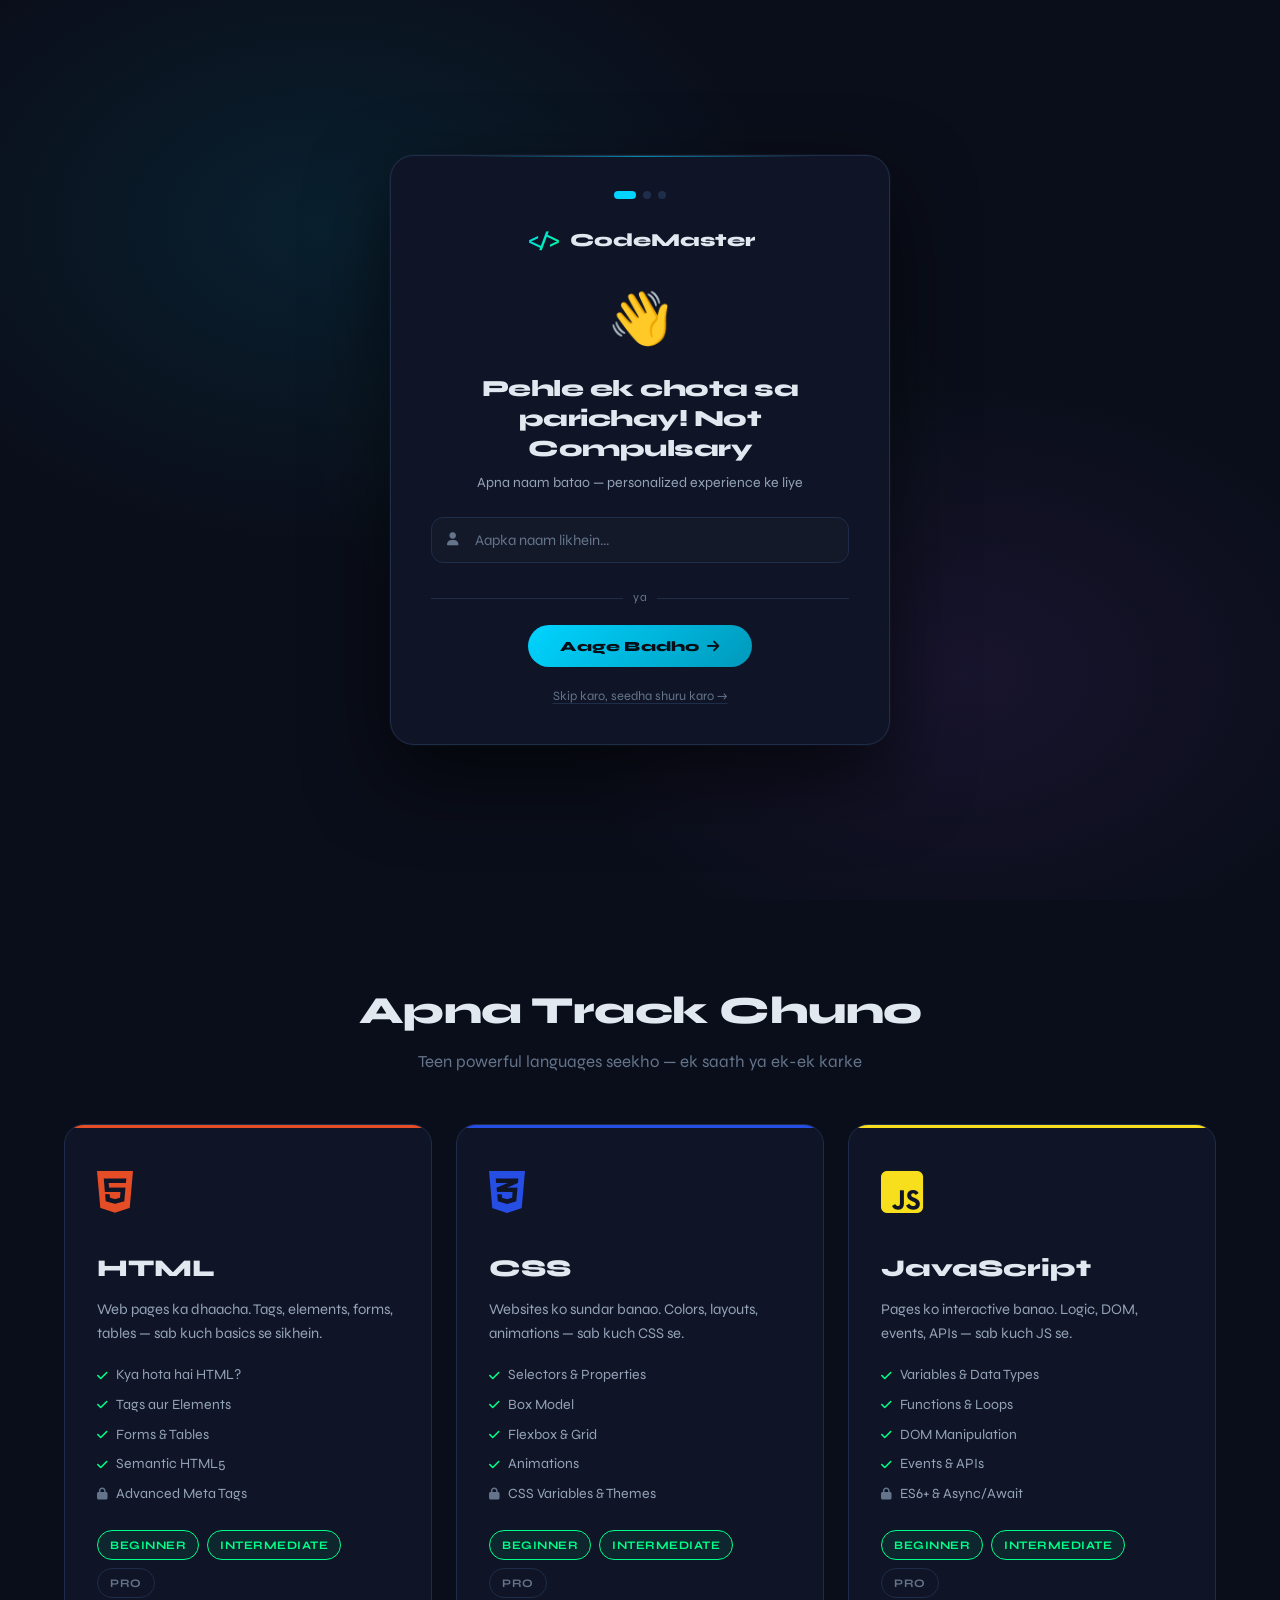
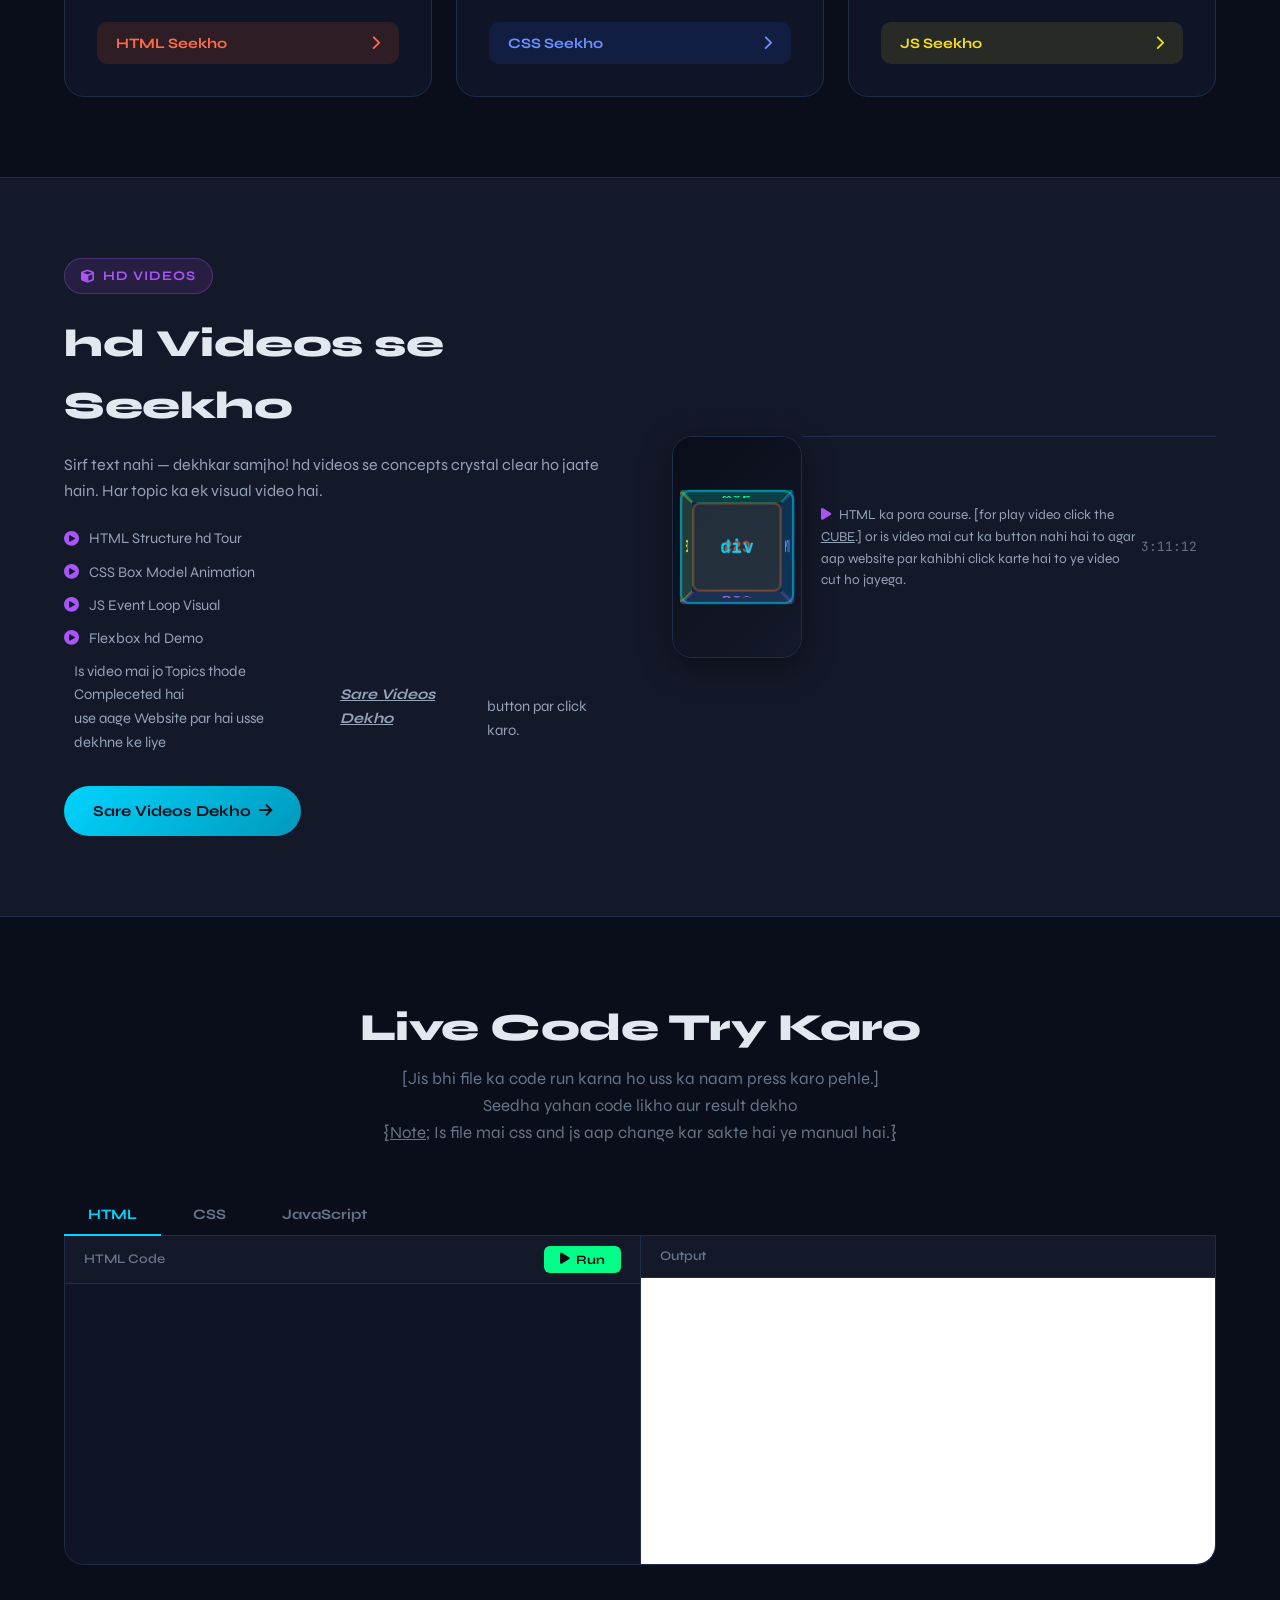
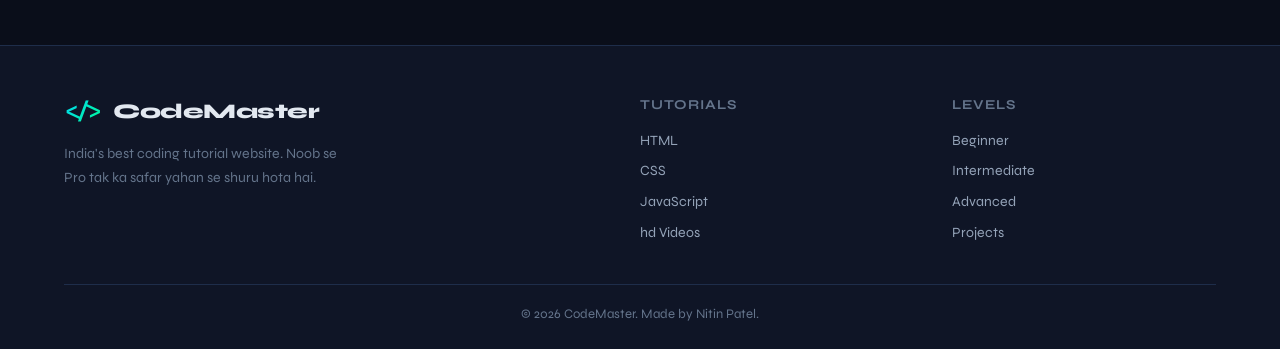
==== commit b0d3b4ca: "Add multi-language support, settings page and settings button on all pages" ====
--- a/index.html
+++ b/index.html
@@ -411,7 +411,7 @@
   <div class="footer-grid">
     <div class="footer-brand">
       <div class="nav-brand"><span class="logo-icon">&lt;/&gt;</span><span class="logo-text">CodeMaster</span></div>
-      <p>India ka #1 Hindi coding tutorial website. Noob se Pro tak ka safar yahan se shuru hota hai.</p>
+      <p>India's best coding tutorial website. Noob se Pro tak ka safar yahan se shuru hota hai.</p>
     </div>
     <div class="footer-links">
       <h4>Tutorials</h4>
@@ -440,5 +440,7 @@
 <link rel="stylesheet" href="assets/css/code-master-ai.css">
 <script src="assets/js/code-master-ai.js"></script>
 <script>initCodeMasterAI("bubble");</script>
+<script src="i18n.js"></script>
+<script src="settings-link.js"></script>
 </body>
 </html>
--- a/assets/css/code-master-ai.css
+++ b/assets/css/code-master-ai.css
@@ -0,0 +1,333 @@
+/* ============================================
+   Code Master AI - Chat Widget Styles (v2)
+   Now with: voice input/output, image upload,
+   clear-chat menu, plus menu, auto-grow input
+   ============================================ */
+
+.cma-bubble-btn {
+  position: fixed;
+  bottom: 24px;
+  right: 24px;
+  width: 60px;
+  height: 60px;
+  border-radius: 50%;
+  background: linear-gradient(135deg, #00d4ff, #a855f7);
+  color: #0a0e1a;
+  border: none;
+  font-size: 26px;
+  cursor: pointer;
+  box-shadow: 0 4px 20px rgba(0, 212, 255, 0.35);
+  z-index: 9998;
+  display: flex;
+  align-items: center;
+  justify-content: center;
+  transition: transform 0.2s ease;
+}
+.cma-bubble-btn:hover { transform: scale(1.08); }
+
+.cma-window {
+  position: fixed;
+  bottom: 96px;
+  right: 24px;
+  width: 400px;
+  max-width: 92vw;
+  height: 580px;
+  max-height: 78vh;
+  background: #0f1526;
+  border: 1px solid #1e2d4a;
+  border-radius: 20px;
+  box-shadow: 0 8px 32px rgba(0,0,0,0.4);
+  display: none;
+  flex-direction: column;
+  overflow: hidden;
+  z-index: 9999;
+  font-family: 'Syne', sans-serif;
+}
+.cma-window.cma-open { display: flex; }
+
+.cma-window.cma-fullpage {
+  position: relative;
+  bottom: auto;
+  right: auto;
+  width: 100%;
+  max-width: 860px;
+  height: 78vh;
+  margin: 40px auto;
+  display: flex;
+}
+
+/* ---------- Header ---------- */
+.cma-header {
+  background: linear-gradient(135deg, #00d4ff, #a855f7);
+  color: #0a0e1a;
+  padding: 14px 16px;
+  font-weight: 800;
+  display: flex;
+  justify-content: space-between;
+  align-items: center;
+  font-size: 0.95rem;
+  position: relative;
+}
+.cma-title { display: flex; align-items: center; gap: 6px; }
+.cma-header-actions { display: flex; align-items: center; gap: 4px; }
+
+.cma-icon-btn {
+  background: rgba(10,14,26,0.12);
+  border: none;
+  color: #0a0e1a;
+  font-size: 15px;
+  cursor: pointer;
+  width: 30px;
+  height: 30px;
+  border-radius: 8px;
+  display: flex;
+  align-items: center;
+  justify-content: center;
+  transition: background 0.15s;
+}
+.cma-icon-btn:hover { background: rgba(10,14,26,0.22); }
+.cma-icon-btn.cma-active { background: rgba(10,14,26,0.35); }
+.cma-close-btn { font-size: 20px; line-height: 1; }
+
+/* ---------- Messages ---------- */
+.cma-messages {
+  flex: 1;
+  overflow-y: auto;
+  padding: 16px;
+  background: #0a0e1a;
+}
+.cma-msg-row {
+  display: flex;
+  flex-direction: column;
+  margin-bottom: 14px;
+}
+.cma-msg-row.user { align-items: flex-end; }
+.cma-msg-row.assistant { align-items: flex-start; }
+
+.cma-msg {
+  padding: 10px 14px;
+  border-radius: 12px;
+  max-width: 82%;
+  line-height: 1.5;
+  font-size: 0.88rem;
+  white-space: pre-wrap;
+}
+.cma-msg.user {
+  background: linear-gradient(135deg, #00d4ff, #0099bb);
+  color: #0a0e1a;
+  border-bottom-right-radius: 2px;
+  font-weight: 600;
+}
+.cma-msg.assistant {
+  background: #141929;
+  border: 1px solid #1e2d4a;
+  color: #e2e8f0;
+  border-bottom-left-radius: 2px;
+}
+.cma-msg img.cma-msg-image {
+  max-width: 220px;
+  border-radius: 10px;
+  display: block;
+  margin-bottom: 6px;
+}
+.cma-msg code {
+  background: #1e2d4a;
+  color: #00d4ff;
+  padding: 1px 5px;
+  border-radius: 4px;
+  font-size: 0.82rem;
+  font-family: 'JetBrains Mono', monospace;
+}
+.cma-msg pre {
+  background: #0d1117;
+  border: 1px solid #1e2d4a;
+  color: #98c379;
+  padding: 10px;
+  border-radius: 8px;
+  overflow-x: auto;
+  font-size: 0.8rem;
+  margin: 6px 0;
+  font-family: 'JetBrains Mono', monospace;
+}
+.cma-msg pre code { background: none; padding: 0; color: inherit; }
+
+/* small "play voice" button under assistant messages */
+.cma-msg-actions {
+  margin-top: 4px;
+}
+.cma-play-btn {
+  background: none;
+  border: 1px solid #1e2d4a;
+  color: #64748b;
+  font-size: 0.7rem;
+  padding: 3px 9px;
+  border-radius: 999px;
+  cursor: pointer;
+  display: inline-flex;
+  align-items: center;
+  gap: 4px;
+}
+.cma-play-btn:hover { border-color: #00d4ff; color: #00d4ff; }
+
+.cma-typing {
+  font-size: 0.78rem;
+  color: #64748b;
+  padding: 4px 16px;
+  font-style: italic;
+  background: #0a0e1a;
+}
+
+/* ---------- Popups (clear menu, plus menu, voice list) ---------- */
+.cma-popup {
+  position: absolute;
+  background: #141929;
+  border: 1px solid #1e2d4a;
+  border-radius: 12px;
+  box-shadow: 0 8px 24px rgba(0,0,0,0.5);
+  z-index: 20;
+  overflow: hidden;
+  min-width: 190px;
+}
+.cma-popup button {
+  display: flex;
+  align-items: center;
+  gap: 8px;
+  width: 100%;
+  background: none;
+  border: none;
+  color: #e2e8f0;
+  text-align: left;
+  padding: 10px 14px;
+  font-size: 0.85rem;
+  font-family: inherit;
+  cursor: pointer;
+  border-bottom: 1px solid #1e2d4a;
+}
+.cma-popup button:last-child { border-bottom: none; }
+.cma-popup button:hover { background: #1e2d4a; color: #00d4ff; }
+
+.cma-clear-popup { top: 48px; right: 44px; }
+.cma-plus-menu { bottom: 66px; left: 10px; }
+.cma-voice-popup { bottom: 66px; left: 10px; max-height: 220px; overflow-y: auto; }
+.cma-voice-list button.cma-voice-active { color: #00ff88; }
+
+/* ---------- Input area ---------- */
+.cma-input-area {
+  position: relative;
+  display: flex;
+  align-items: flex-end;
+  gap: 6px;
+  border-top: 1px solid #1e2d4a;
+  padding: 10px;
+  background: #0f1526;
+}
+
+.cma-plus-btn, .cma-mic-btn, .cma-send-btn {
+  flex-shrink: 0;
+  width: 38px;
+  height: 38px;
+  border-radius: 50%;
+  border: none;
+  cursor: pointer;
+  display: flex;
+  align-items: center;
+  justify-content: center;
+  font-size: 1rem;
+  transition: transform 0.15s, background 0.15s;
+}
+
+.cma-plus-btn {
+  background: #1e2d4a;
+  color: #00d4ff;
+  font-size: 1.3rem;
+  font-weight: 700;
+}
+.cma-plus-btn:hover { background: #26375c; transform: scale(1.05); }
+
+.cma-mic-btn {
+  background: #1e2d4a;
+  color: #a855f7;
+}
+.cma-mic-btn:hover { background: #26375c; transform: scale(1.05); }
+.cma-mic-btn.cma-recording {
+  background: #ff5f56;
+  color: #fff;
+  animation: cmaPulse 1s ease-in-out infinite;
+}
+@keyframes cmaPulse {
+  0%, 100% { box-shadow: 0 0 0 0 rgba(255,95,86,0.5); }
+  50% { box-shadow: 0 0 0 8px rgba(255,95,86,0); }
+}
+
+.cma-send-btn {
+  background: linear-gradient(135deg, #00d4ff, #a855f7);
+  color: #0a0e1a;
+  font-weight: 800;
+}
+.cma-send-btn:hover { transform: scale(1.05); }
+.cma-send-btn:disabled { opacity: 0.5; cursor: not-allowed; transform: none; }
+
+.cma-input-wrap {
+  flex: 1;
+  display: flex;
+  flex-direction: column;
+}
+
+.cma-image-preview {
+  display: none;
+  align-items: center;
+  gap: 8px;
+  background: #0a0e1a;
+  border: 1px solid #1e2d4a;
+  border-radius: 10px;
+  padding: 6px 8px;
+  margin-bottom: 6px;
+  font-size: 0.78rem;
+  color: #94a3b8;
+}
+.cma-image-preview.cma-show { display: flex; }
+.cma-image-preview img {
+  width: 36px;
+  height: 36px;
+  object-fit: cover;
+  border-radius: 6px;
+}
+.cma-image-preview button {
+  margin-left: auto;
+  background: none;
+  border: none;
+  color: #ff5f56;
+  cursor: pointer;
+  font-size: 1rem;
+}
+
+.cma-input {
+  width: 100%;
+  background: #0a0e1a;
+  border: 1px solid #1e2d4a;
+  color: #e2e8f0;
+  border-radius: 14px;
+  padding: 10px 12px;
+  font-size: 0.88rem;
+  font-family: inherit;
+  resize: none;
+  min-height: 38px;
+  max-height: 140px;
+  overflow-y: auto;
+  line-height: 1.4;
+}
+.cma-input:focus { outline: none; border-color: #00d4ff; }
+.cma-input::placeholder { color: #64748b; }
+
+@media (max-width: 640px) {
+  .cma-window {
+    width: 94vw;
+    right: 3vw;
+    bottom: 88px;
+  }
+  .cma-bubble-btn {
+    bottom: 18px;
+    right: 18px;
+  }
+  .cma-plus-menu, .cma-voice-popup { left: 4px; }
+}
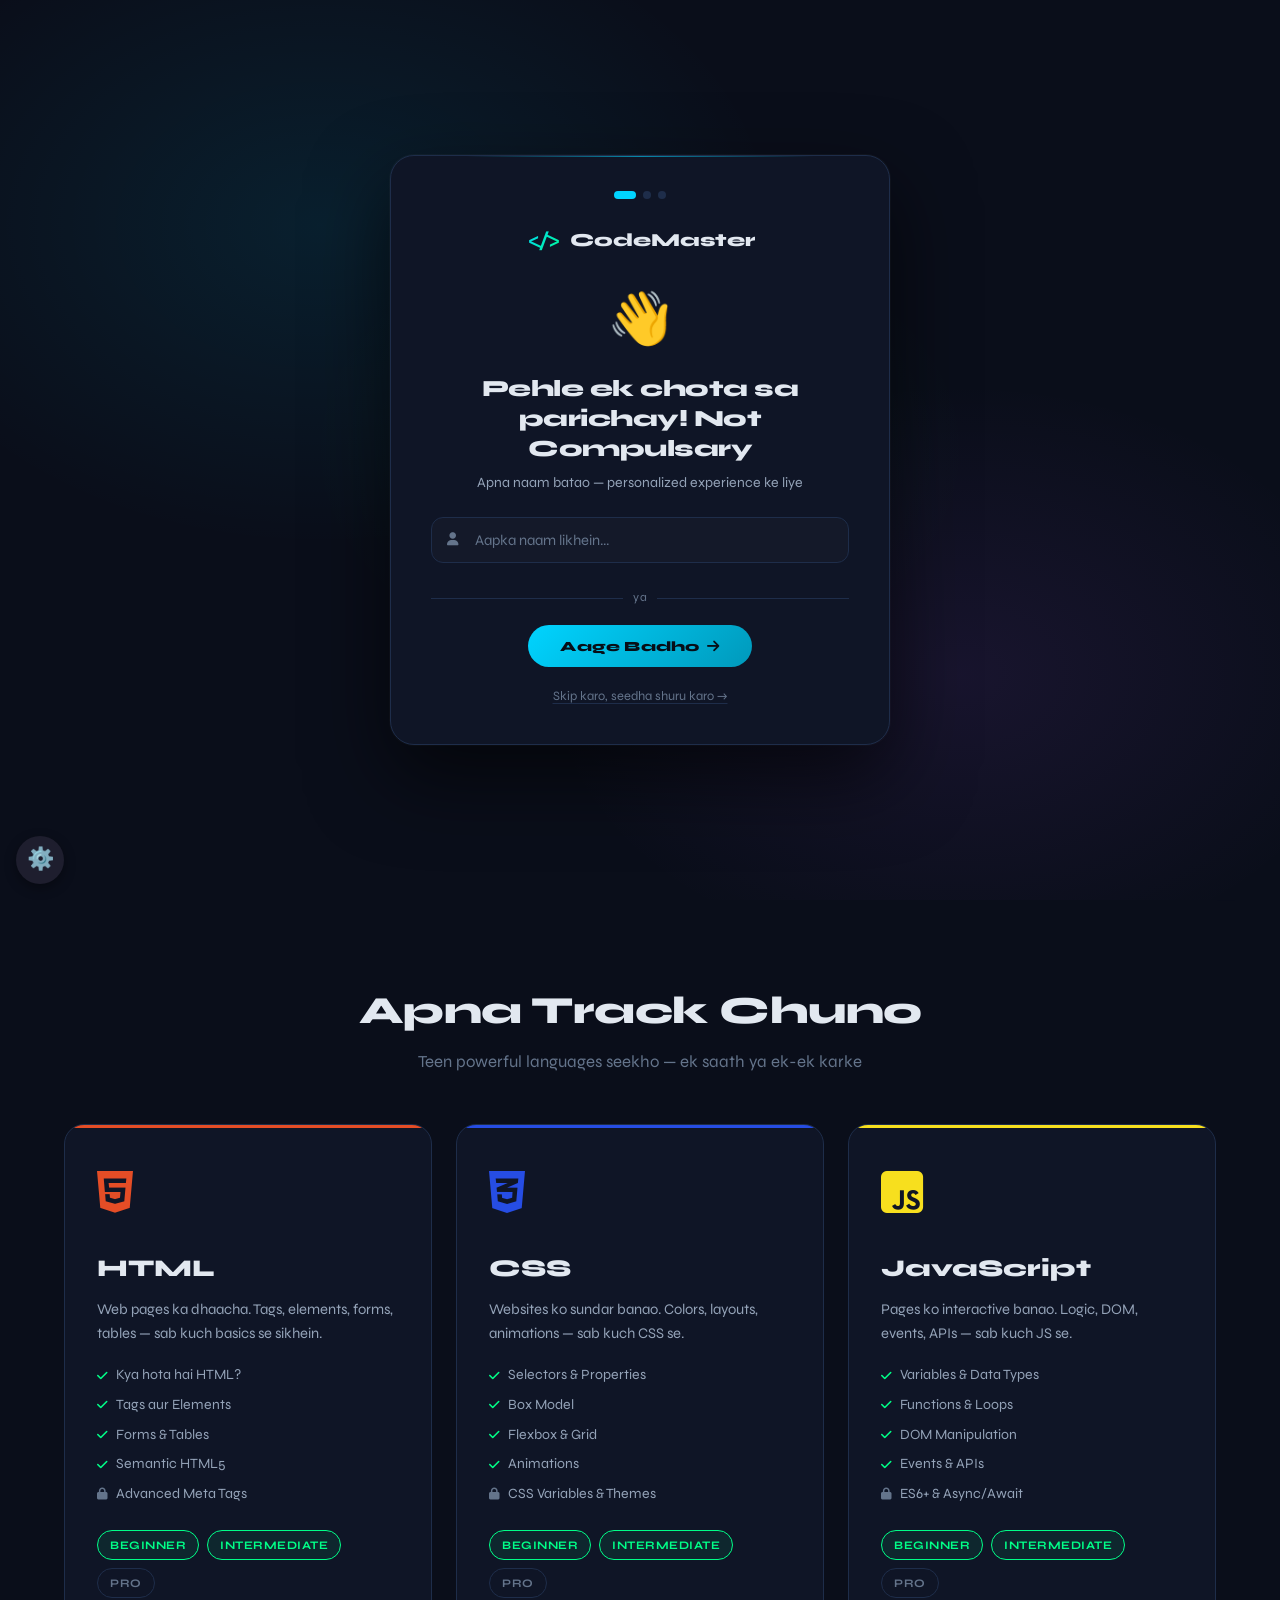
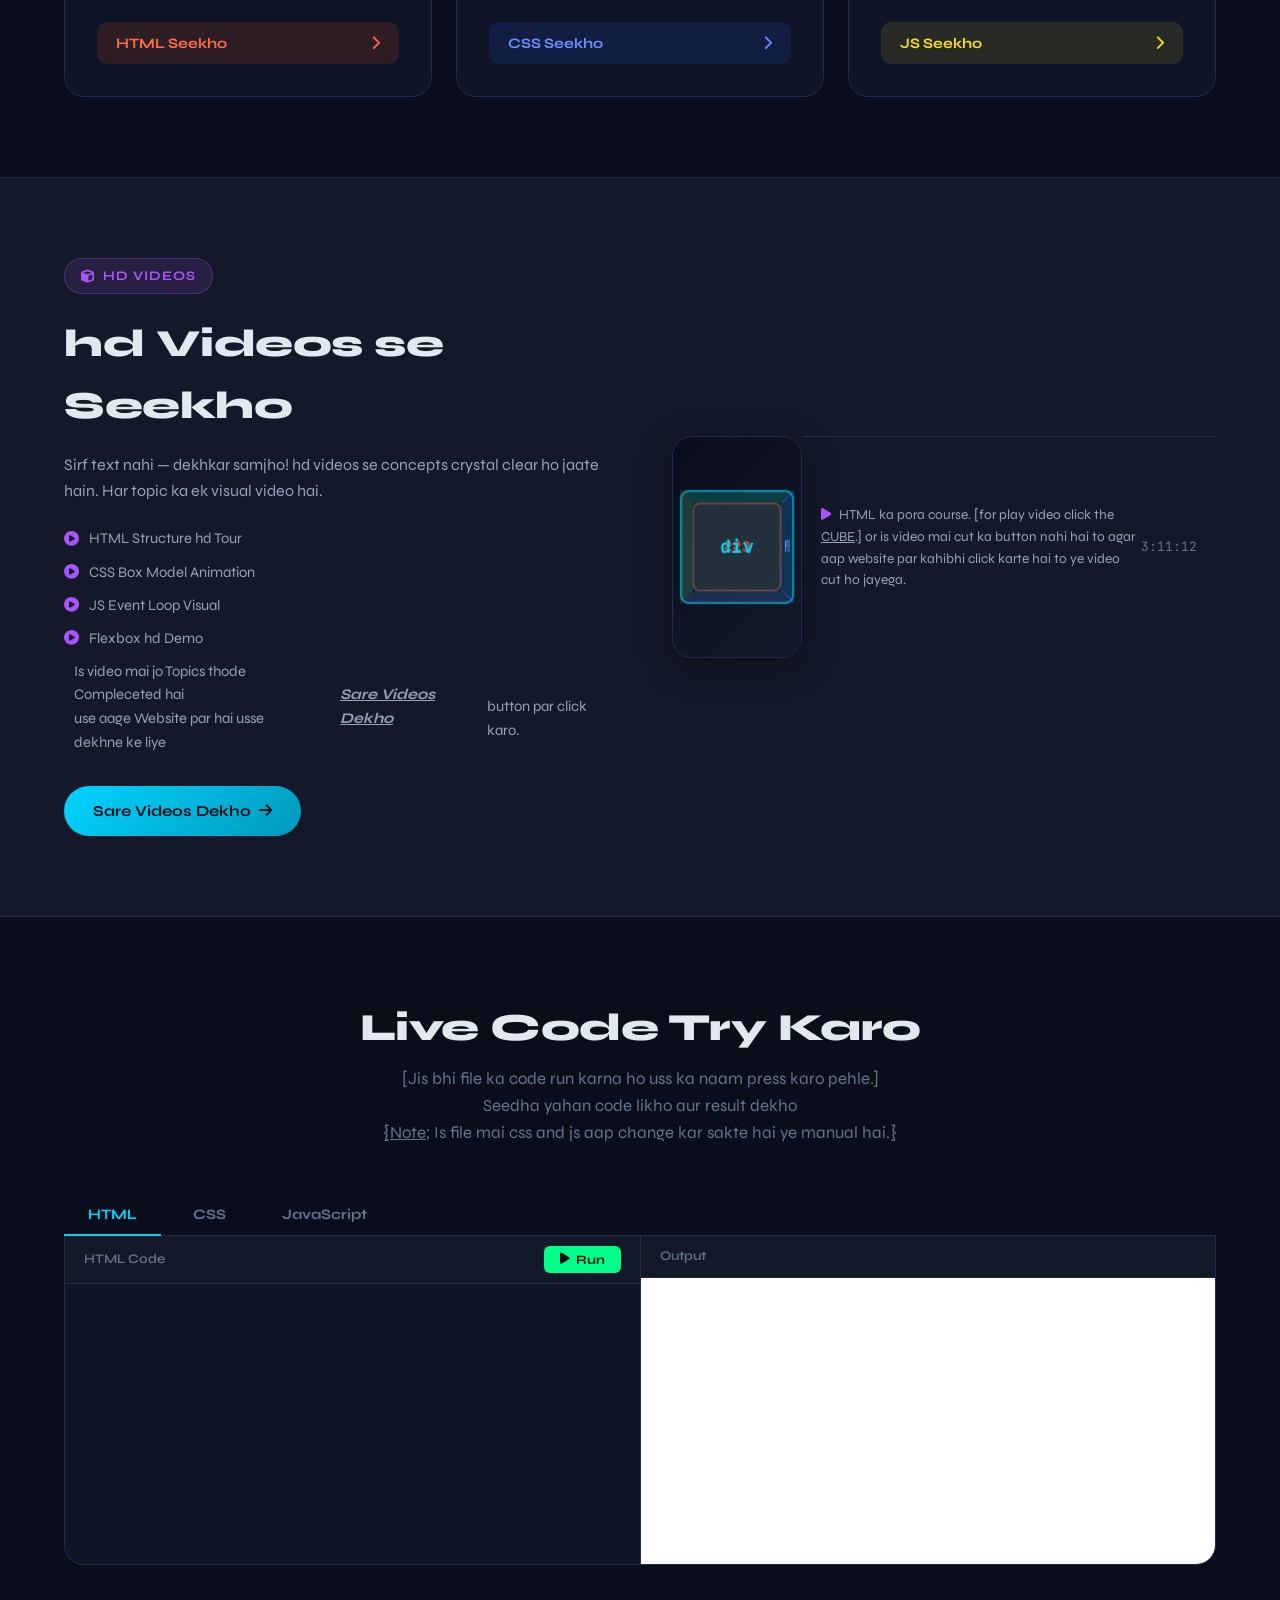
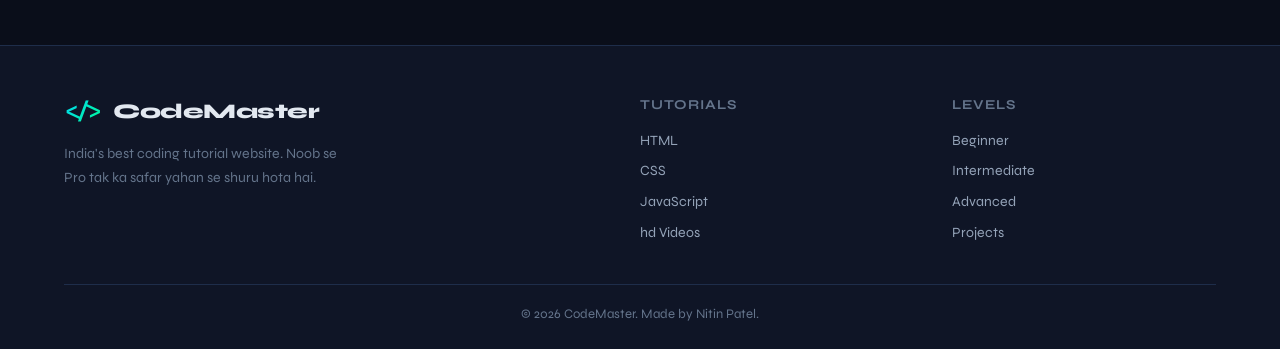
==== commit 17a4cc70: "add favicon" ====
--- a/index.html
+++ b/index.html
@@ -7,7 +7,7 @@
   <link rel="stylesheet" href="style.css" />
   <link href="https://fonts.googleapis.com/css2?family=JetBrains+Mono:wght@400;700&family=Syne:wght@400;600;800&display=swap" rel="stylesheet" />
   <link rel="stylesheet" href="https://cdnjs.cloudflare.com/ajax/libs/font-awesome/6.5.0/css/all.min.css" />
-  <link rel="icon" type="image/png" href="code master.png">
+  <link rel="icon" type="image/png" href="codemaster fav.png">
   <!-- ✅ Google Identity Services — Apna Client ID script.js mein daalo -->
   <script src="https://accounts.google.com/gsi/client" async></script>
 </head>
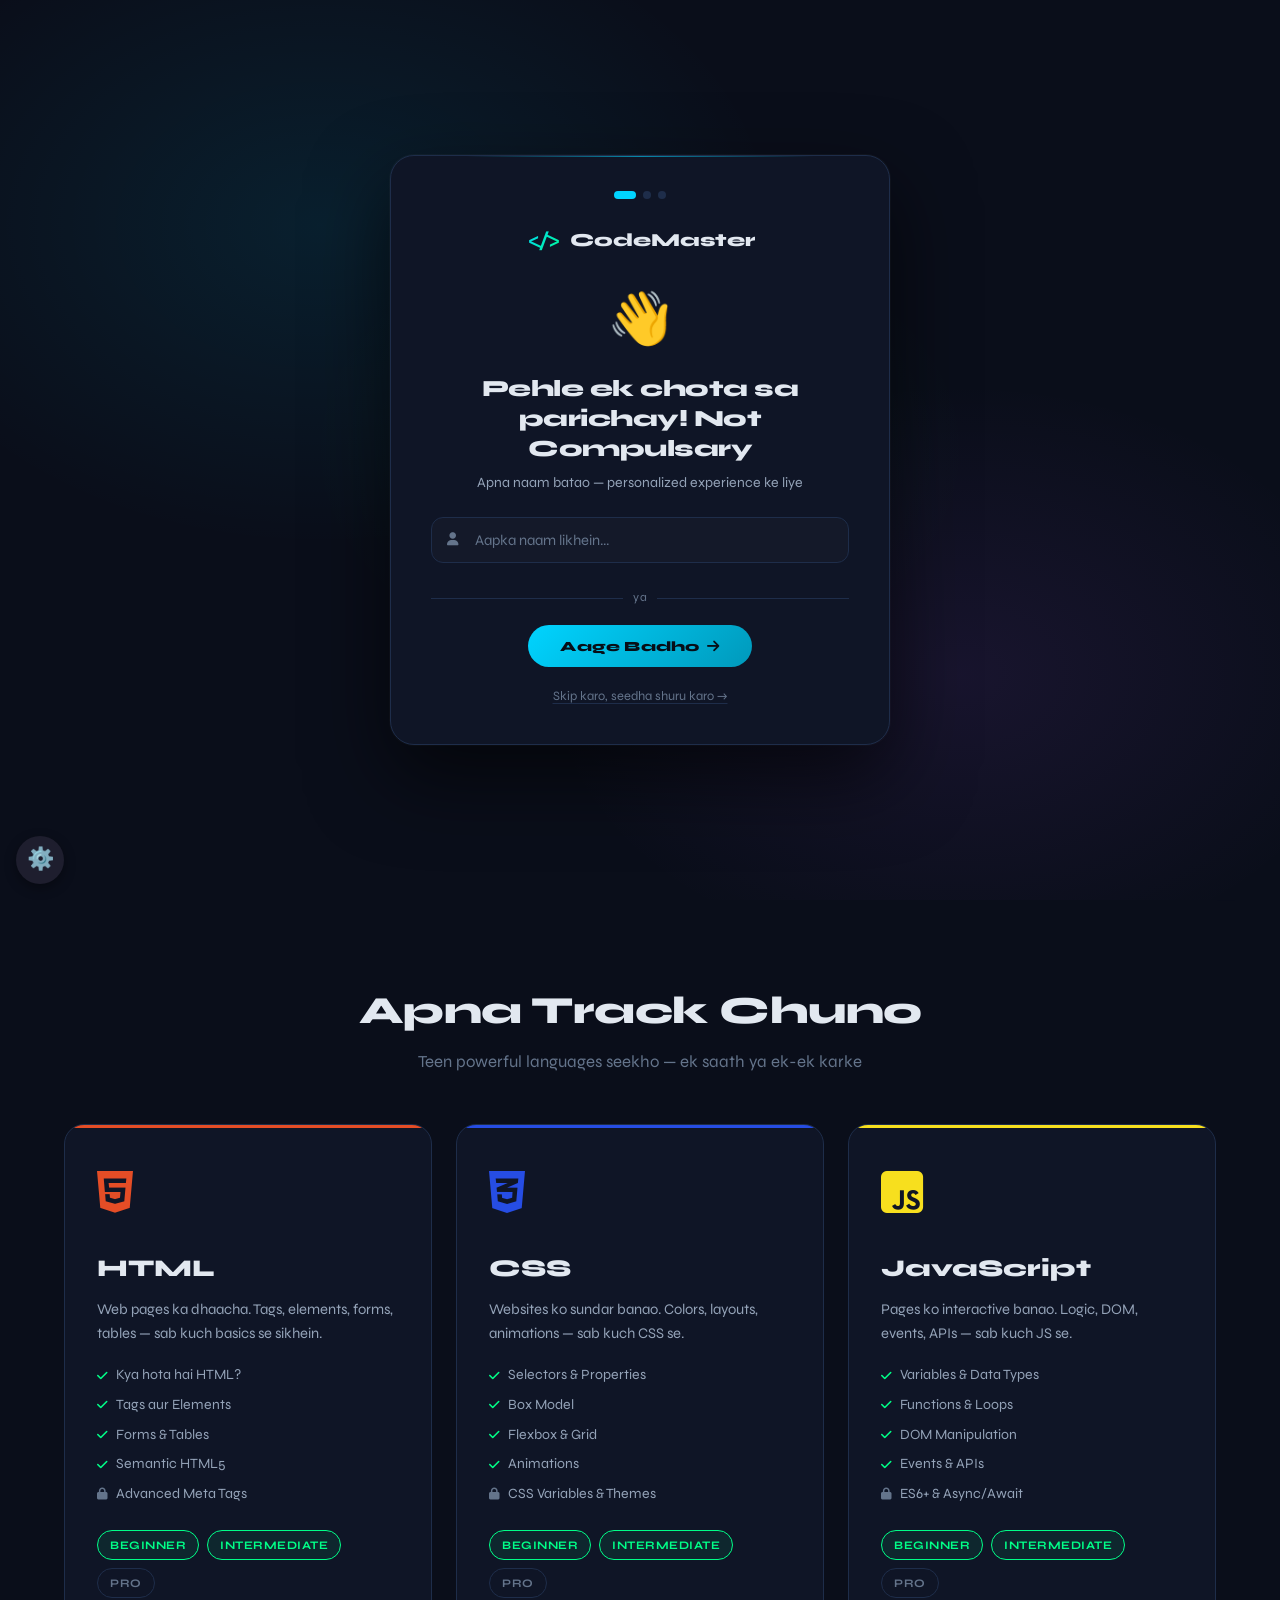
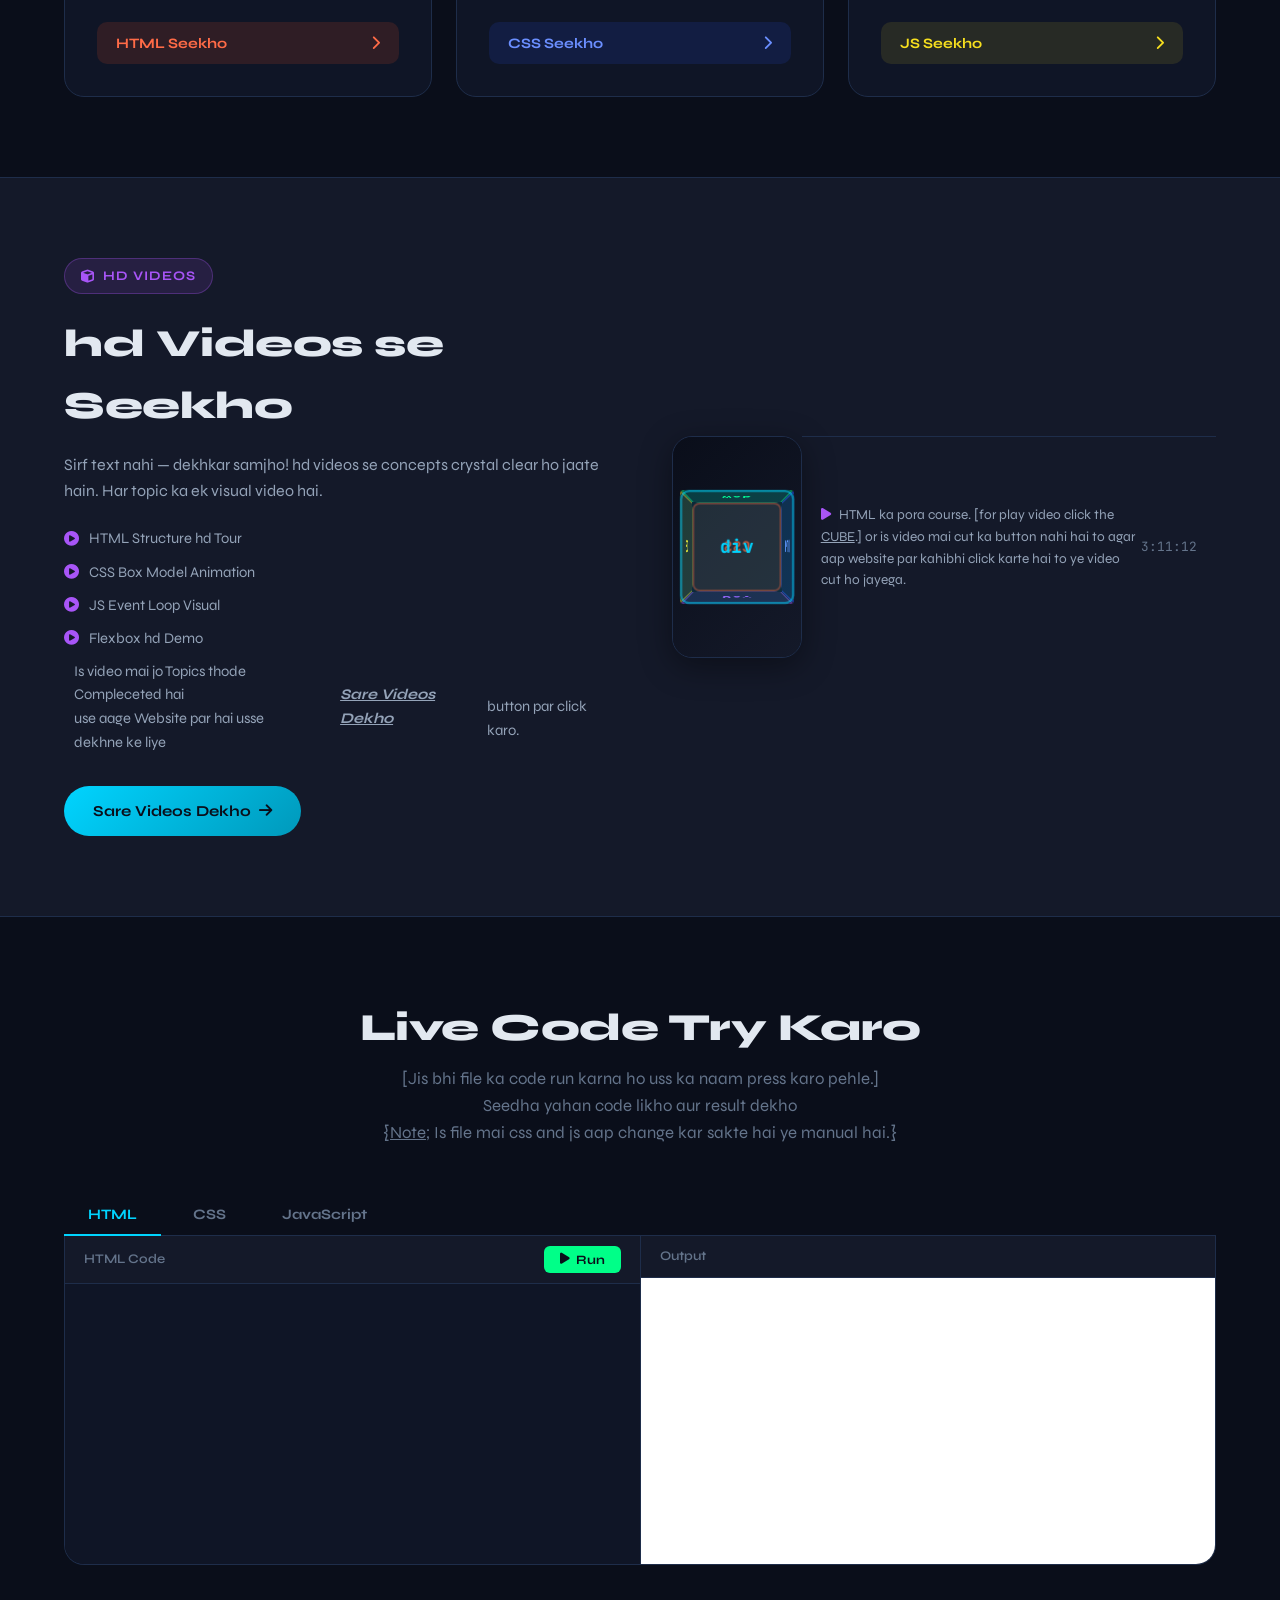
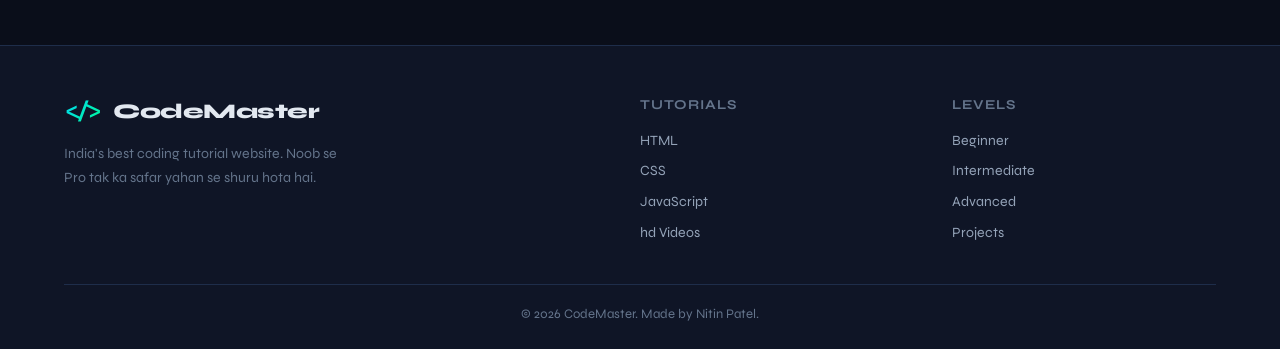
==== commit d3d62e18: "Switch to new CodeMaster favicon on all pages" ====
--- a/index.html
+++ b/index.html
@@ -7,7 +7,9 @@
   <link rel="stylesheet" href="style.css" />
   <link href="https://fonts.googleapis.com/css2?family=JetBrains+Mono:wght@400;700&family=Syne:wght@400;600;800&display=swap" rel="stylesheet" />
   <link rel="stylesheet" href="https://cdnjs.cloudflare.com/ajax/libs/font-awesome/6.5.0/css/all.min.css" />
-  <link rel="icon" type="image/png" href="codemaster fav.png">
+  <!-- <link rel="icon" type="image/png" sizes="32x32" href="favicon-32.png">
+  <link rel="shortcut icon" href="favicon.ico">
+  <link rel="apple-touch-icon" href="apple-touch-icon.png"> -->
   <!-- ✅ Google Identity Services — Apna Client ID script.js mein daalo -->
   <script src="https://accounts.google.com/gsi/client" async></script>
 </head>
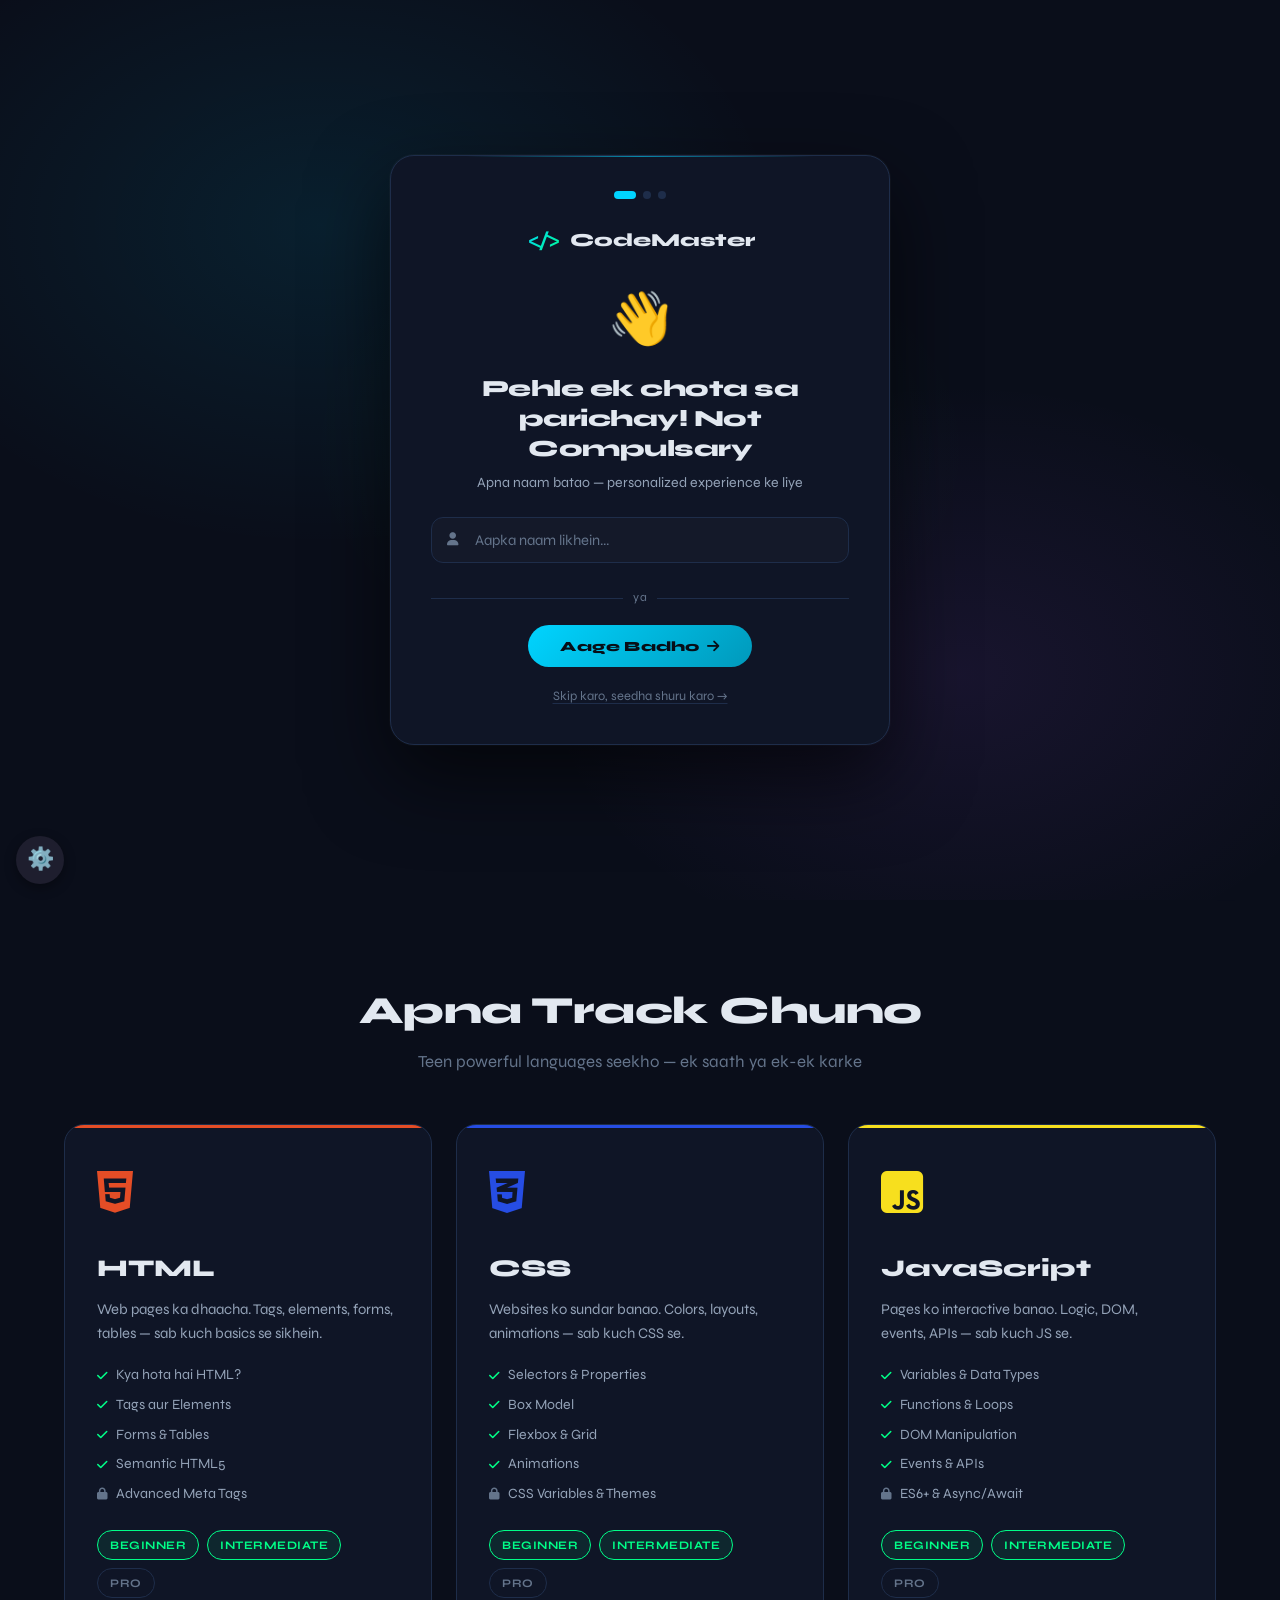
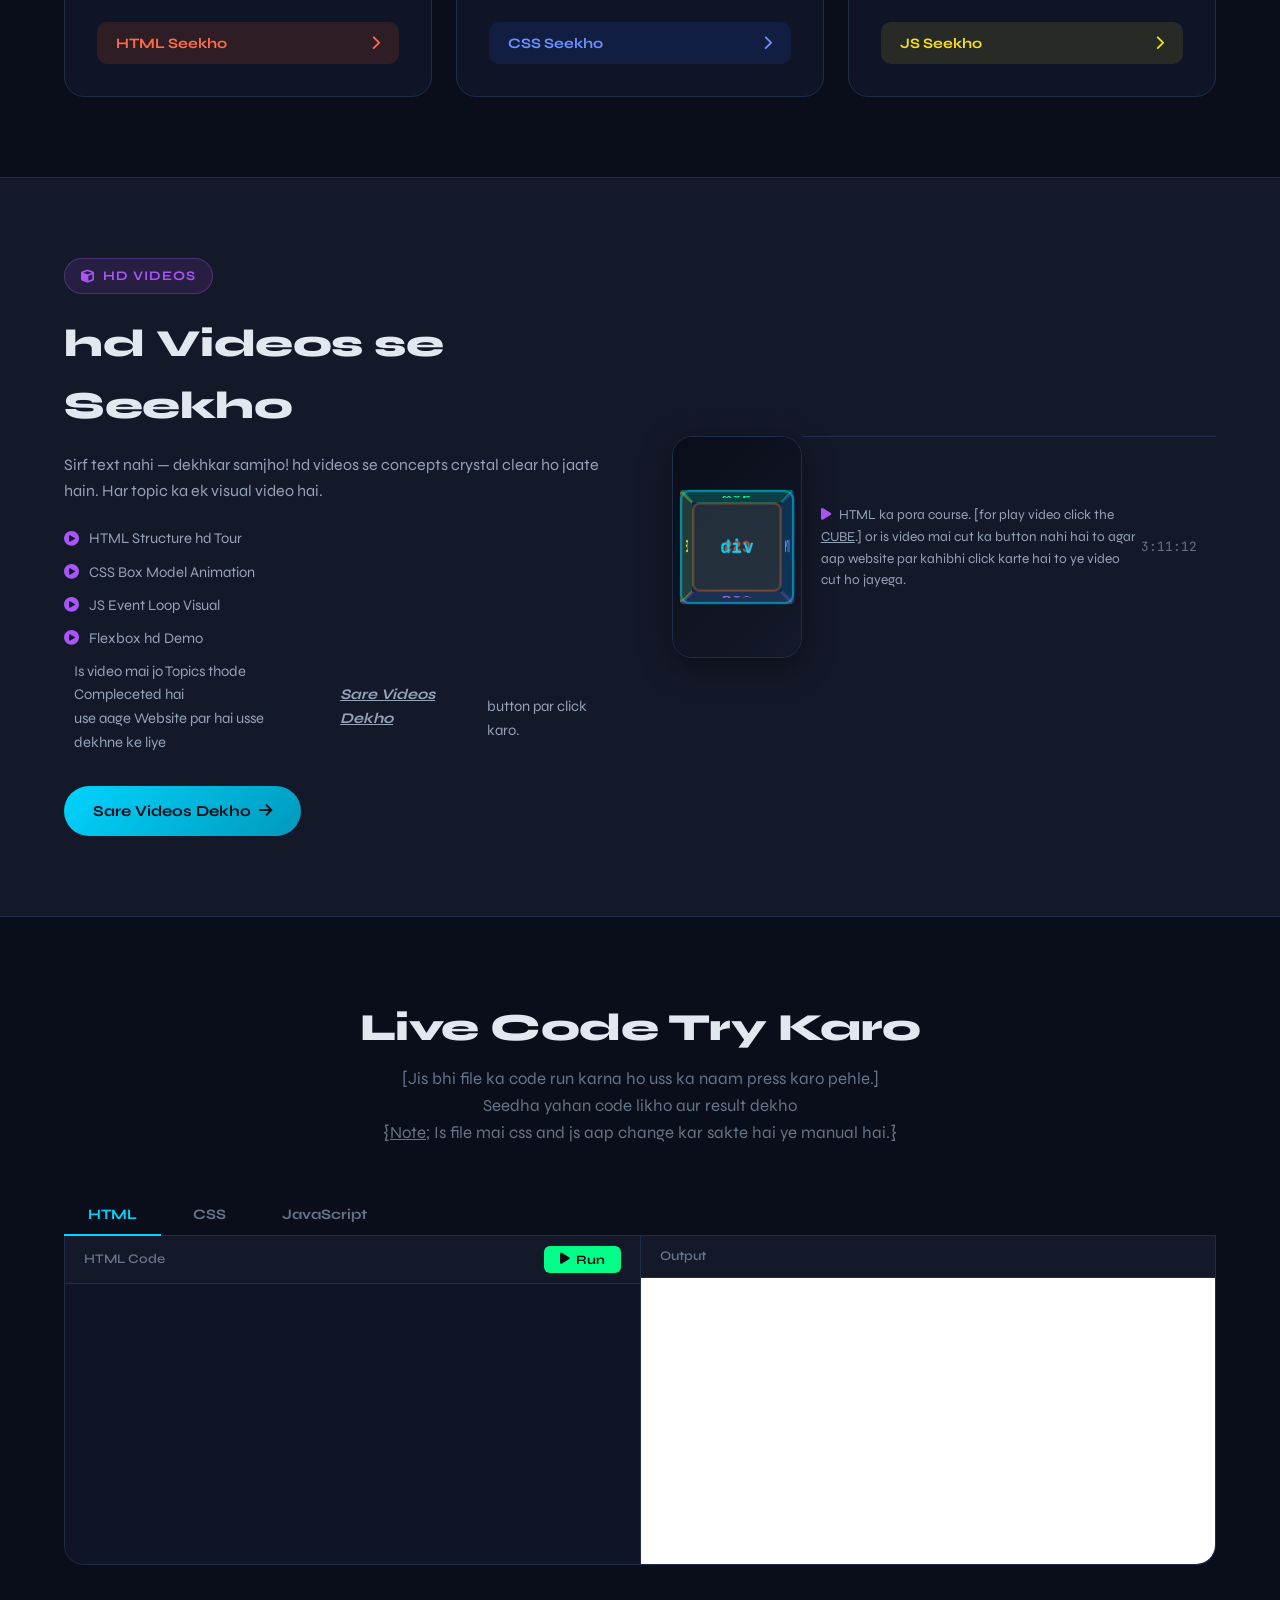
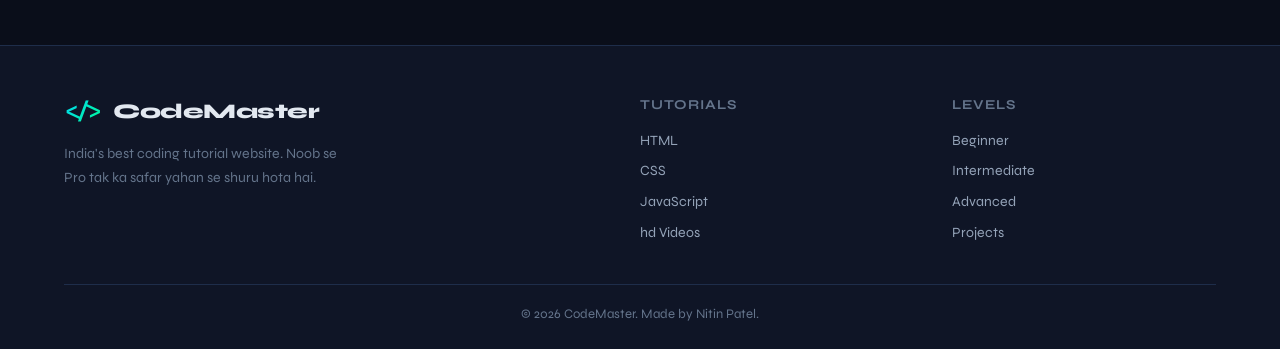
==== commit ee81cffb: "Enable favicon on home page and add to settings page" ====
--- a/index.html
+++ b/index.html
@@ -7,9 +7,9 @@
   <link rel="stylesheet" href="style.css" />
   <link href="https://fonts.googleapis.com/css2?family=JetBrains+Mono:wght@400;700&family=Syne:wght@400;600;800&display=swap" rel="stylesheet" />
   <link rel="stylesheet" href="https://cdnjs.cloudflare.com/ajax/libs/font-awesome/6.5.0/css/all.min.css" />
-  <!-- <link rel="icon" type="image/png" sizes="32x32" href="favicon-32.png">
+  <link rel="icon" type="image/png" sizes="32x32" href="favicon-32.png">
   <link rel="shortcut icon" href="favicon.ico">
-  <link rel="apple-touch-icon" href="apple-touch-icon.png"> -->
+  <link rel="apple-touch-icon" href="apple-touch-icon.png">
   <!-- ✅ Google Identity Services — Apna Client ID script.js mein daalo -->
   <script src="https://accounts.google.com/gsi/client" async></script>
 </head>
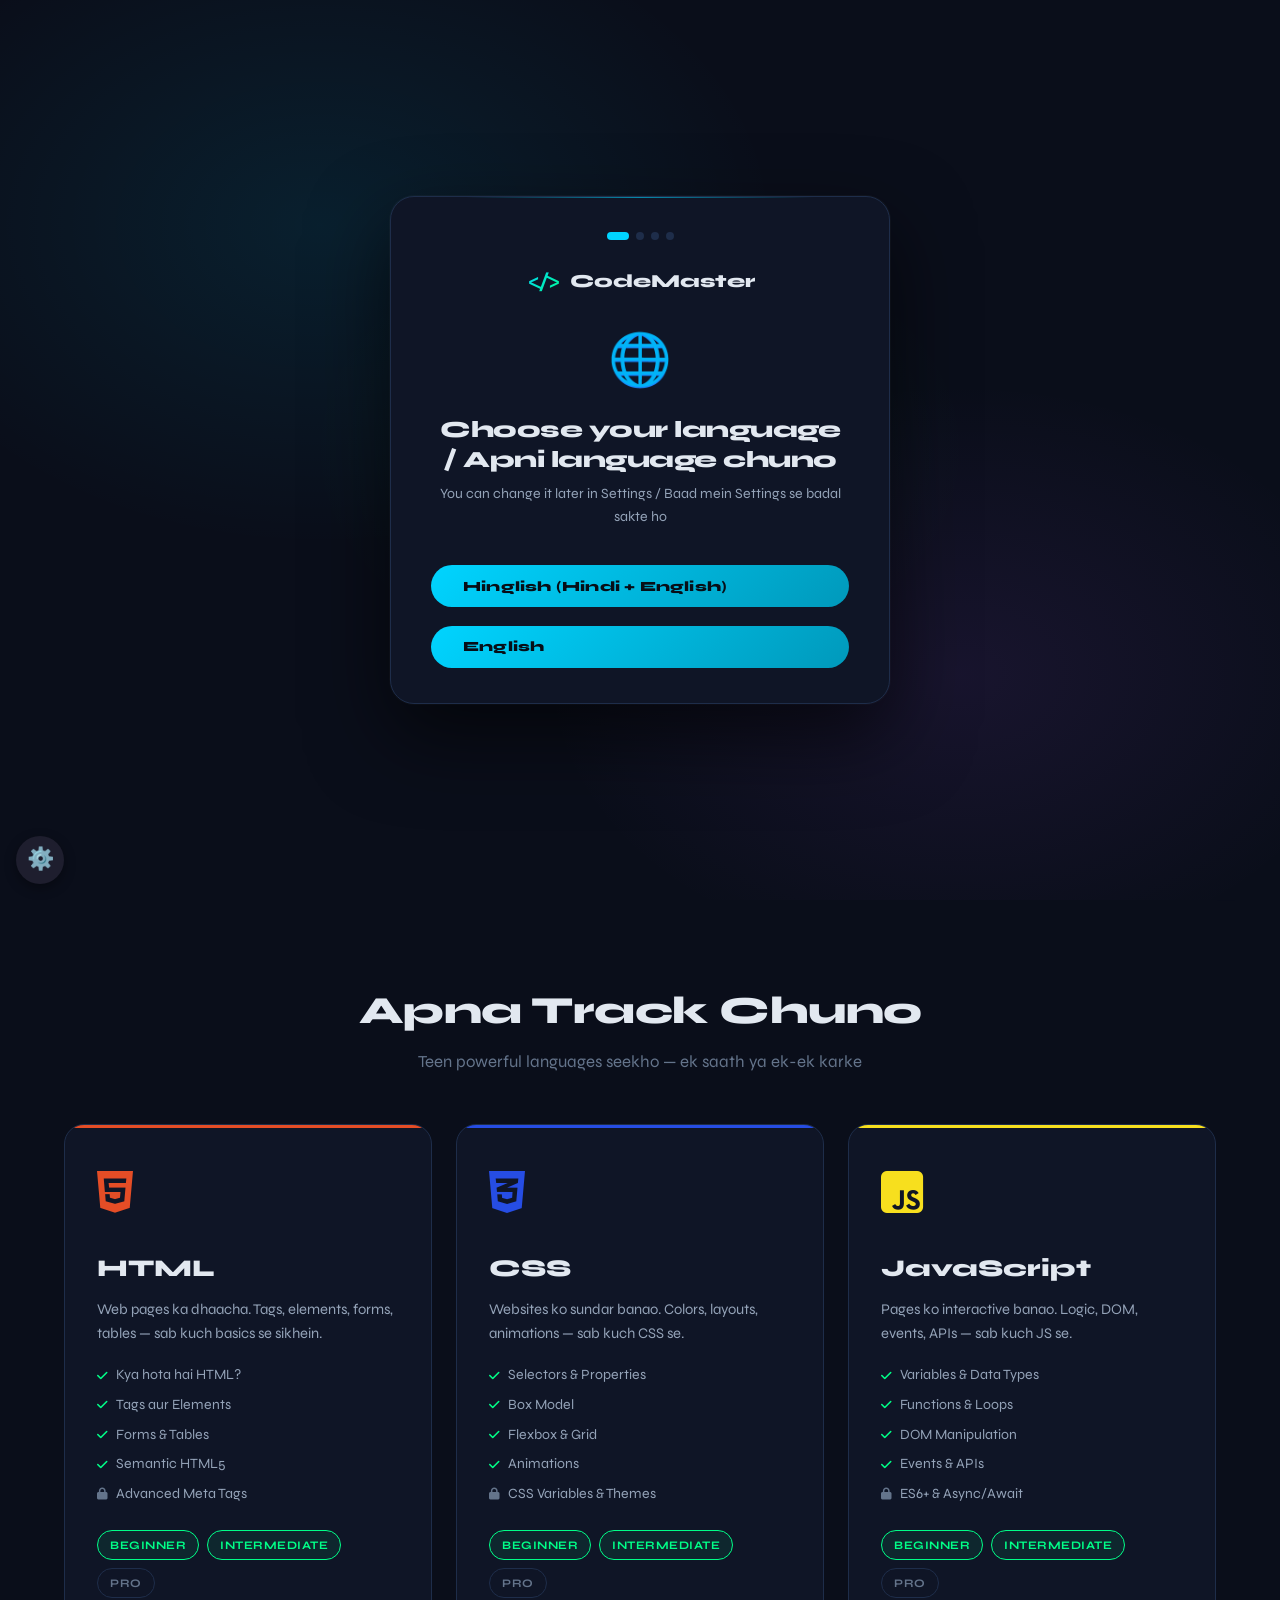
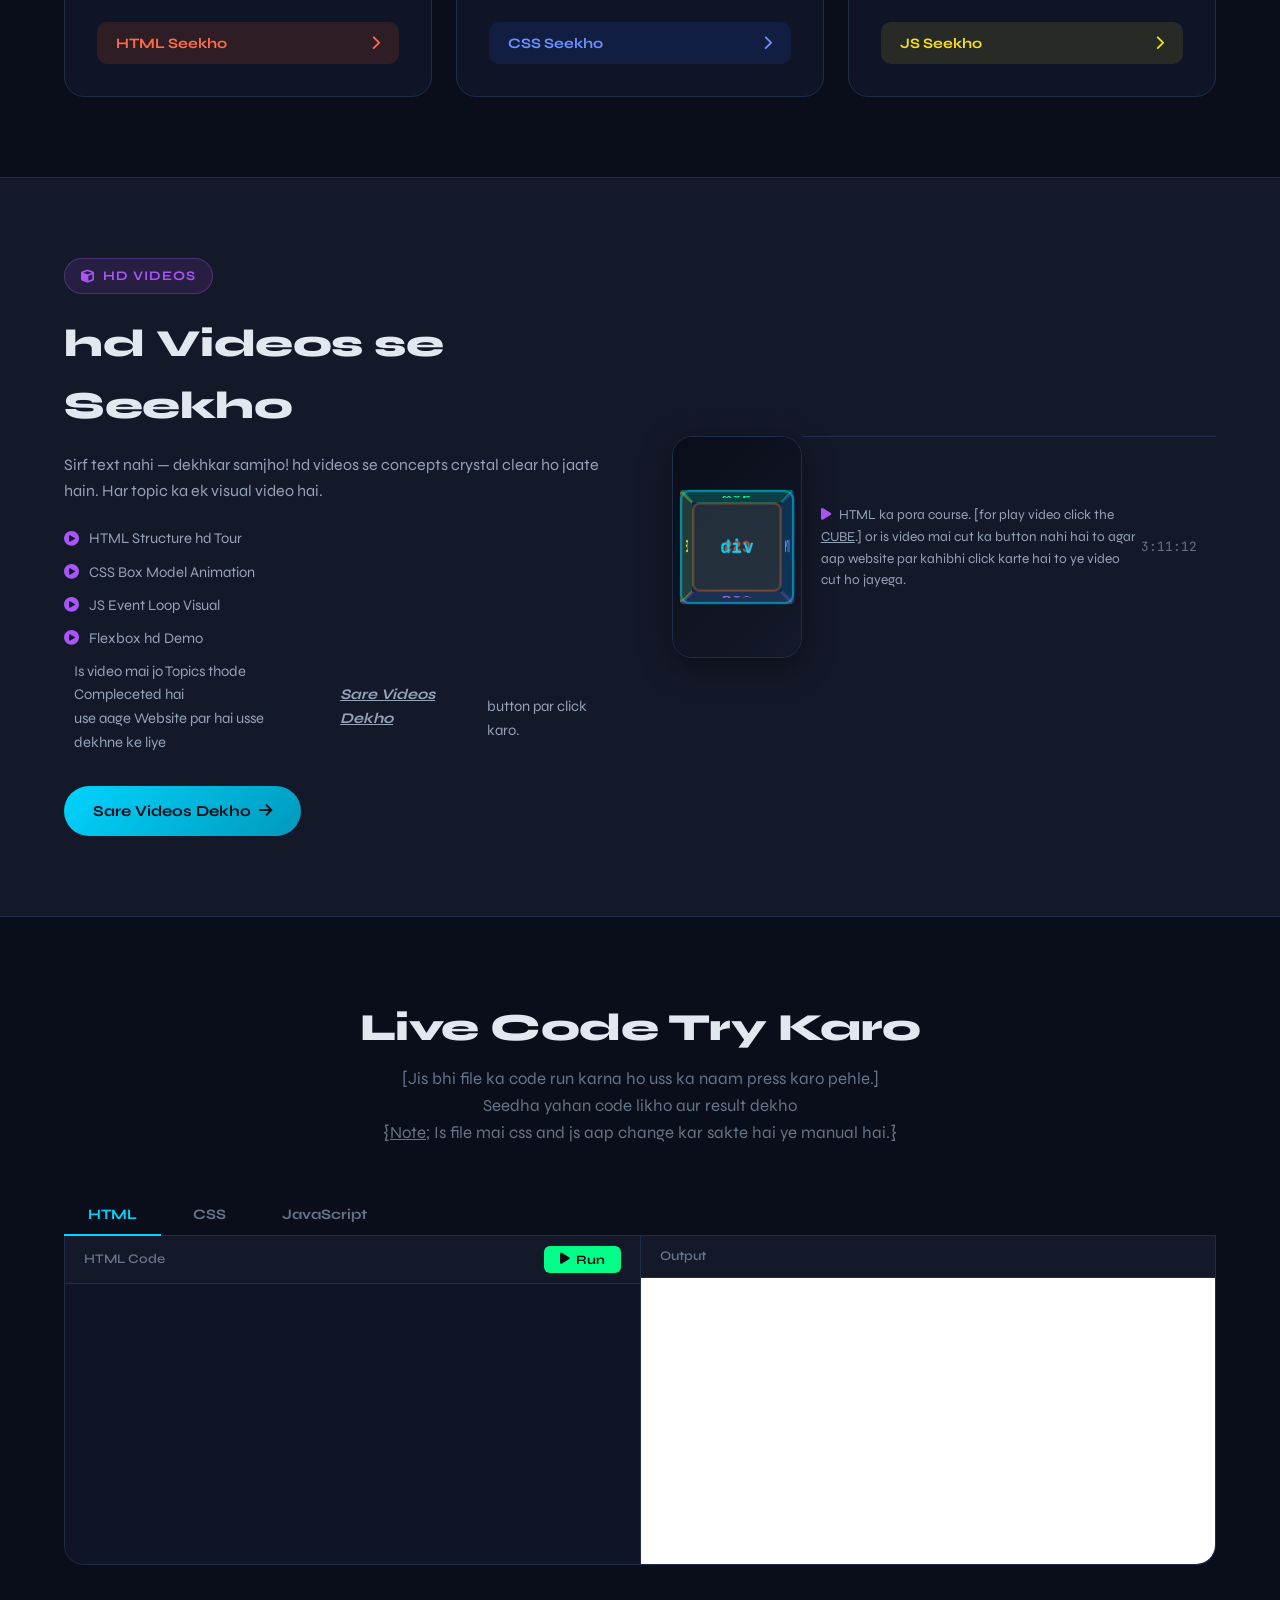
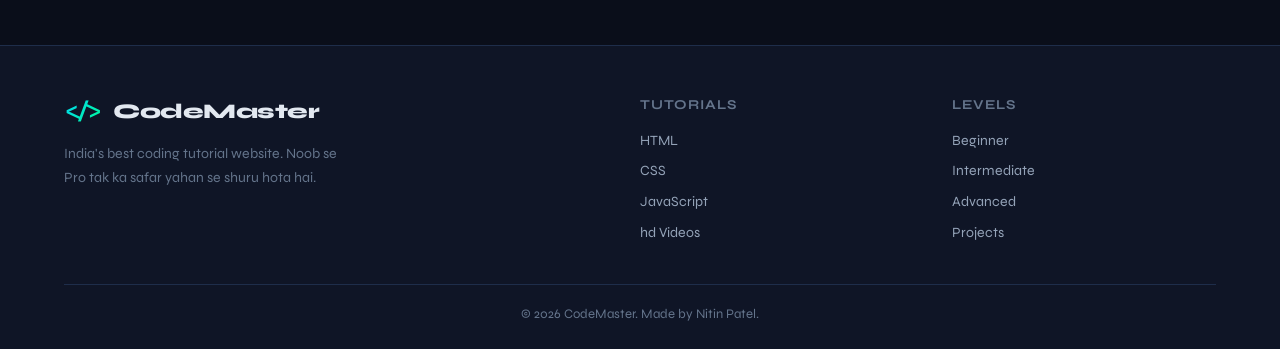
==== commit 0a11cdda: "Add language step in onboarding and Night/Day theme" ====
--- a/index.html
+++ b/index.html
@@ -27,10 +27,31 @@
       <span class="ob-dot active"></span>
       <span class="ob-dot"></span>
       <span class="ob-dot"></span>
+      <span class="ob-dot"></span>
+    </div>
+
+    <!-- ── STEP 0 : Language chuno (sabse pehle) ── -->
+    <div class="ob-step active" id="obStep0">
+      <div class="ob-logo-wrap">
+        <span class="ob-logo-icon">&lt;/&gt;</span>
+        <span class="ob-logo-txt">CodeMaster</span>
+      </div>
+      <div class="ob-step-emoji">🌐</div>
+      <h2 class="ob-step-title">Choose your language / Apni language chuno</h2>
+      <p class="ob-step-desc">You can change it later in Settings / Baad mein Settings se badal sakte ho</p>
+
+      <div style="display:flex;flex-direction:column;gap:12px;width:100%;margin-top:8px;">
+        <button class="ob-main-btn" onclick="obChooseLang('hinglish')">
+          Hinglish (Hindi + English)
+        </button>
+        <button class="ob-main-btn" onclick="obChooseLang('en')">
+          English
+        </button>
+      </div>
     </div>
 
     <!-- ── STEP 1 : Naam / Gmail ── -->
-    <div class="ob-step active" id="obStep1">
+    <div class="ob-step" id="obStep1">
       <div class="ob-logo-wrap">
         <span class="ob-logo-icon">&lt;/&gt;</span>
         <span class="ob-logo-txt">CodeMaster</span>
--- a/style.css
+++ b/style.css
@@ -1970,3 +1970,29 @@
   0%, 100% { box-shadow: 0 0 20px rgba(0, 212, 255, 0.5); }
   50%       { box-shadow: 0 0 40px rgba(0, 212, 255, 0.9); }
 }
+
+/* ===== DAY MODE — Cream Grey Light Theme ===== */
+body.day-mode {
+  --bg-dark:    #ebeae5;
+  --bg-card:    #f5f4f0;
+  --bg-surface: #e2e0d9;
+  --border:     #cdc9be;
+  --accent:     #0369a1;
+  --accent2:    #047857;
+  --purple:     #7e22ce;
+  --text:       #1f2430;
+  --text-muted: #5c616d;
+  --text-dim:   #434957;
+  --shadow:     0 8px 32px rgba(60,50,30,0.14);
+  --glow-accent: 0 0 20px rgba(3,105,161,0.20);
+  --glow-green:  0 0 20px rgba(4,120,87,0.20);
+}
+
+body.day-mode .topnav {
+  background: rgba(235,234,229,0.92);
+}
+
+body.day-mode .btn-primary {
+  background: linear-gradient(135deg, var(--accent), #0284c7);
+  color: #ffffff;
+}
